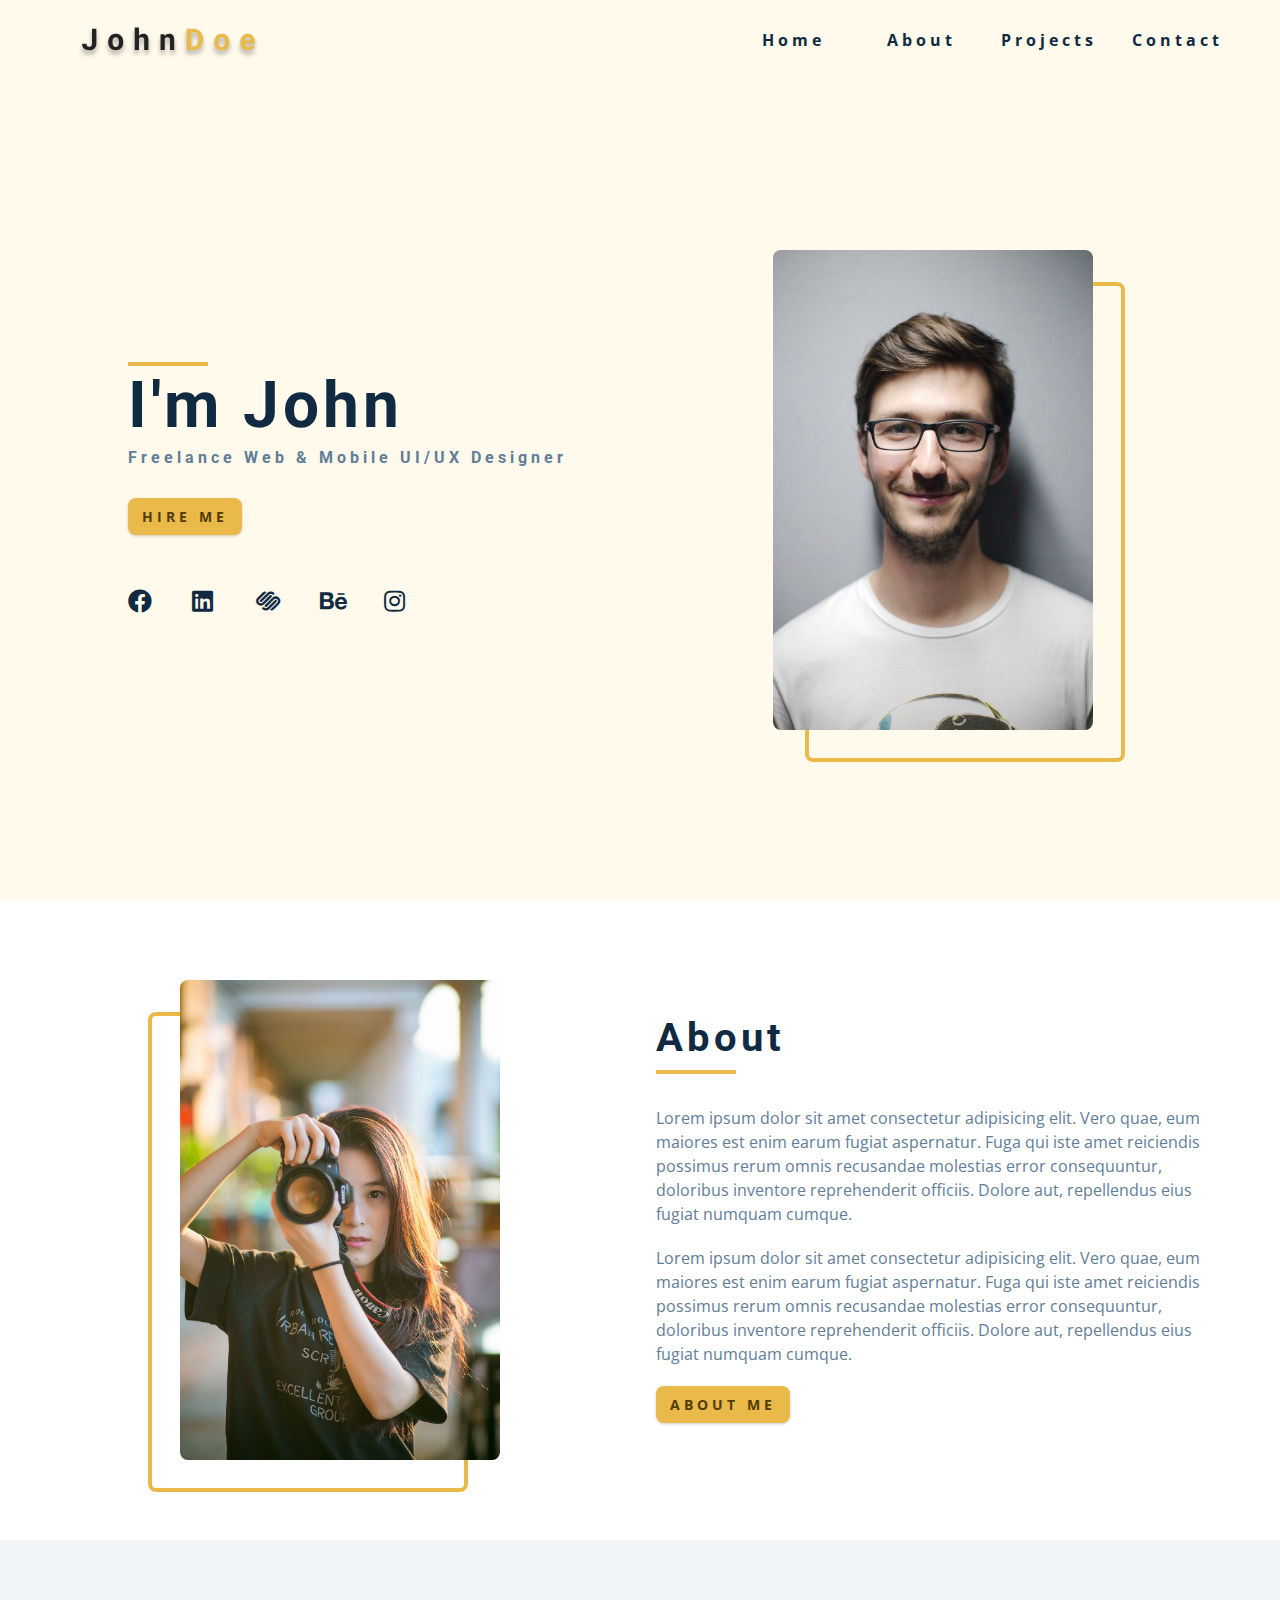
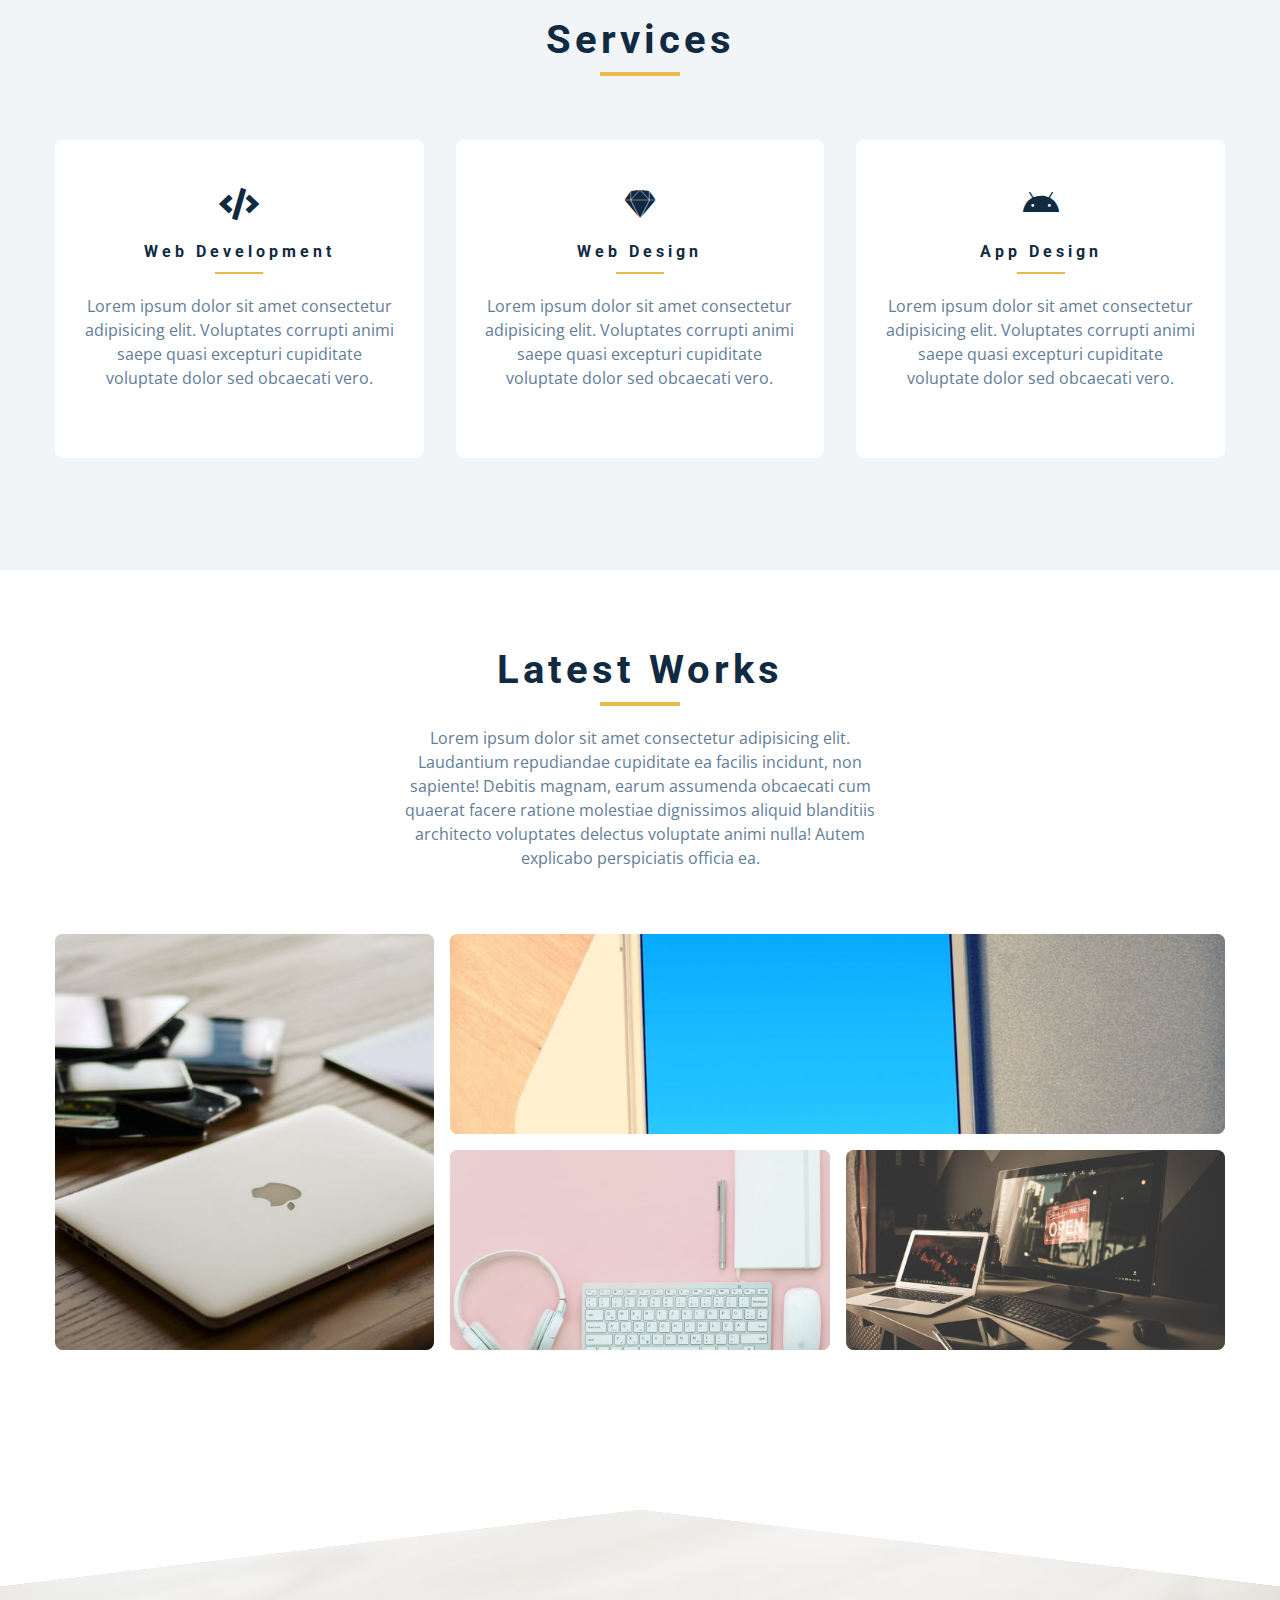
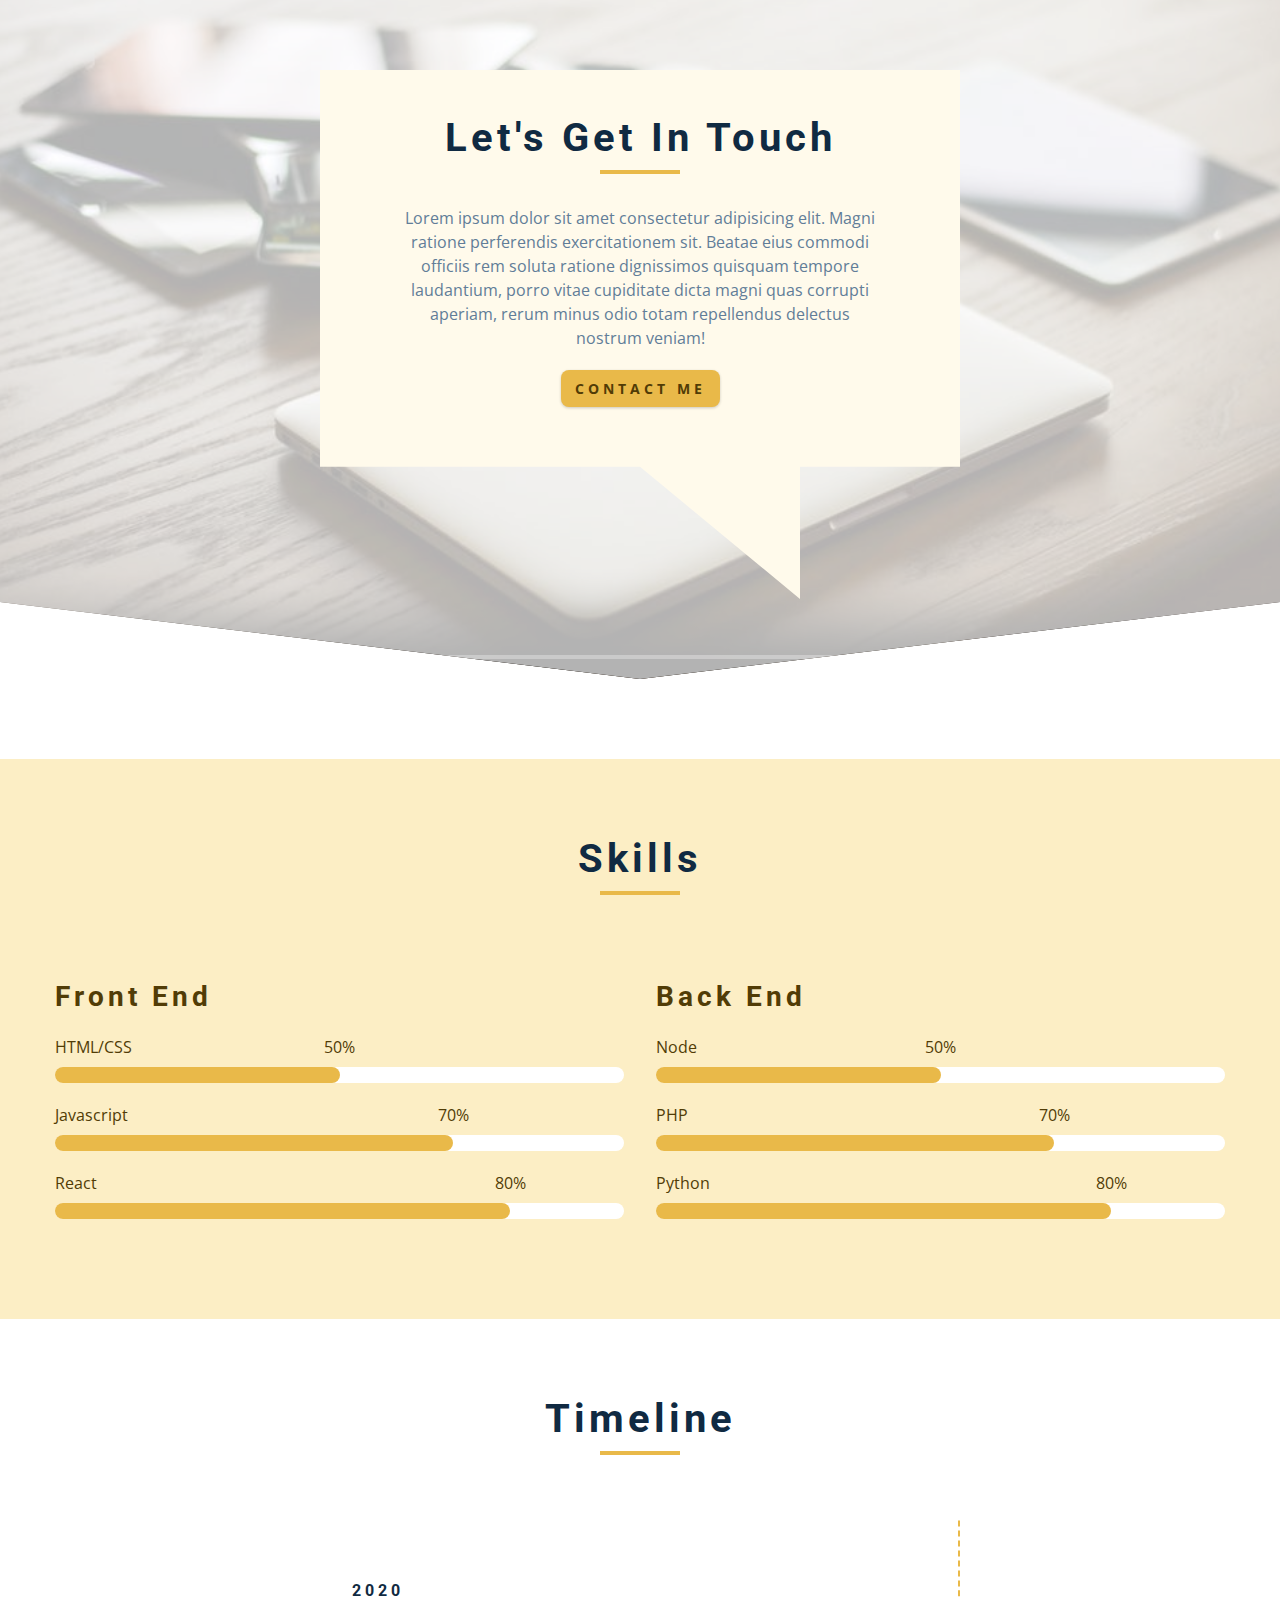
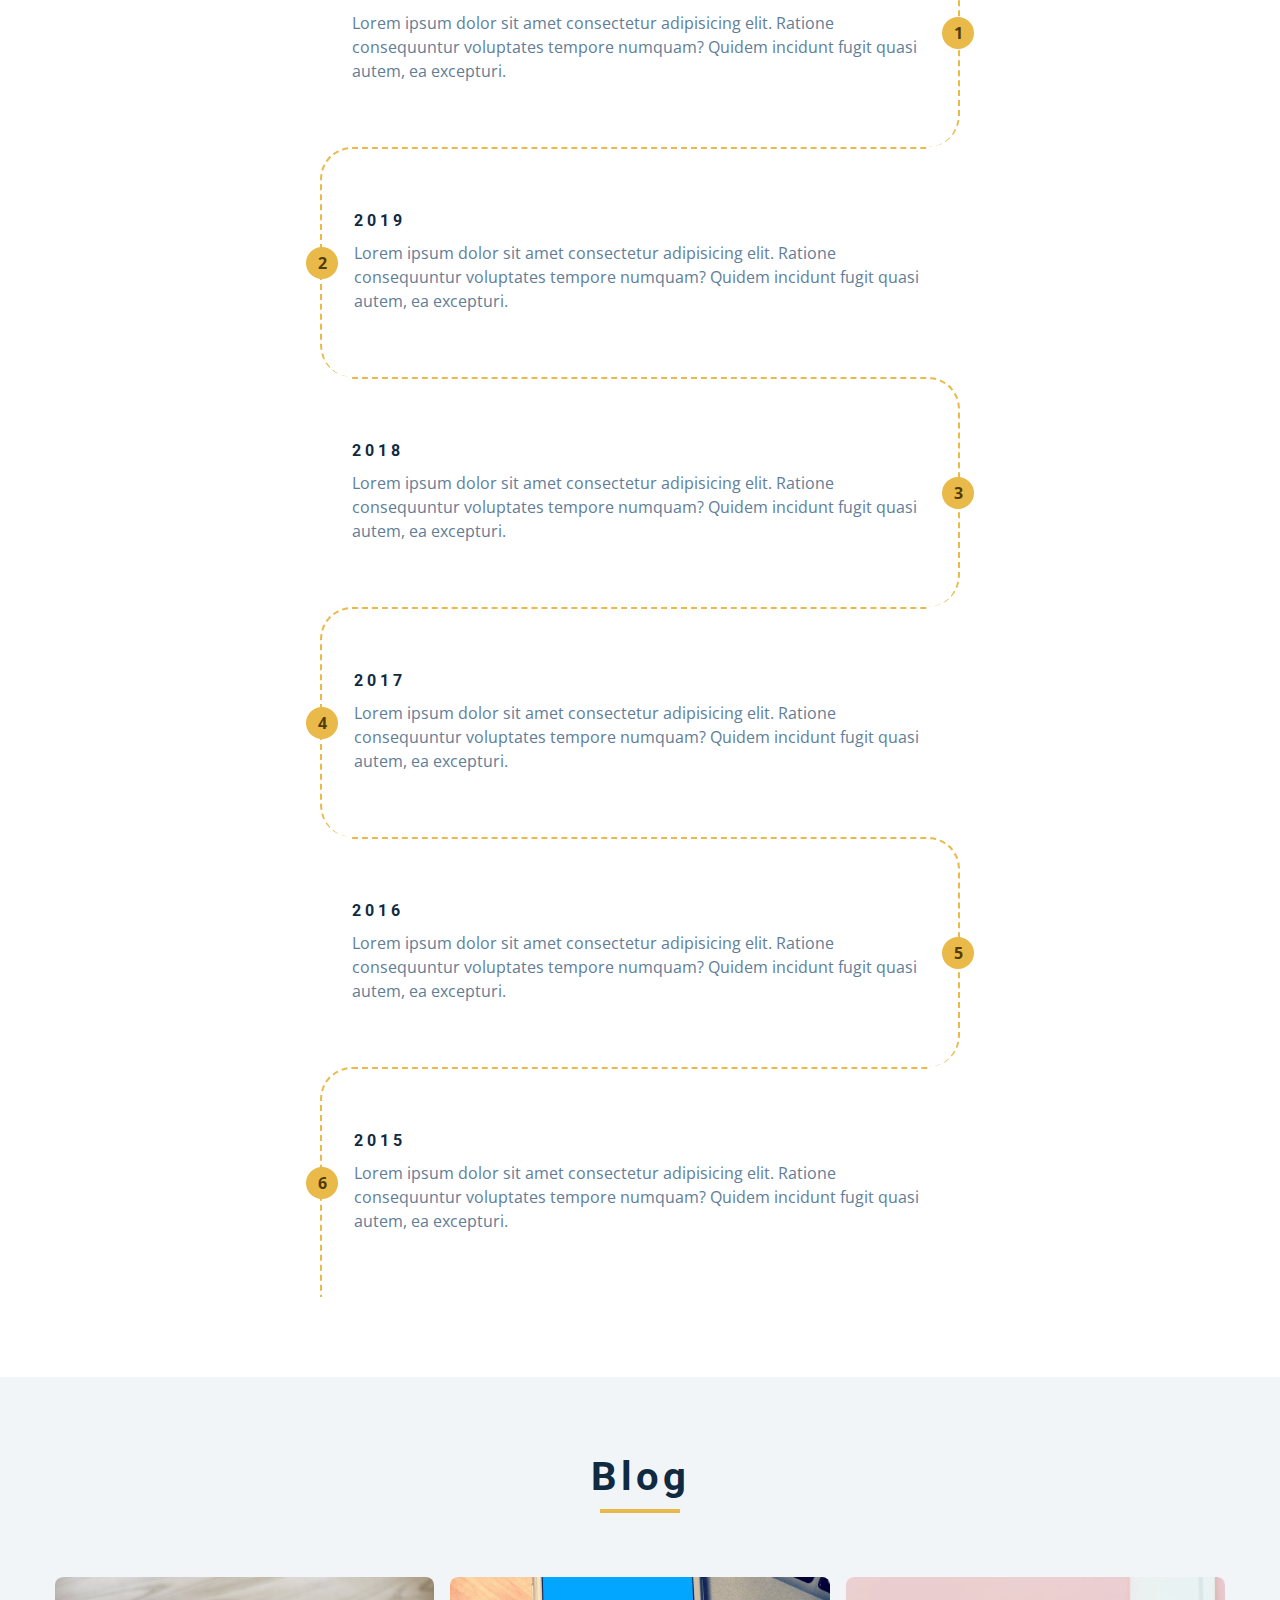
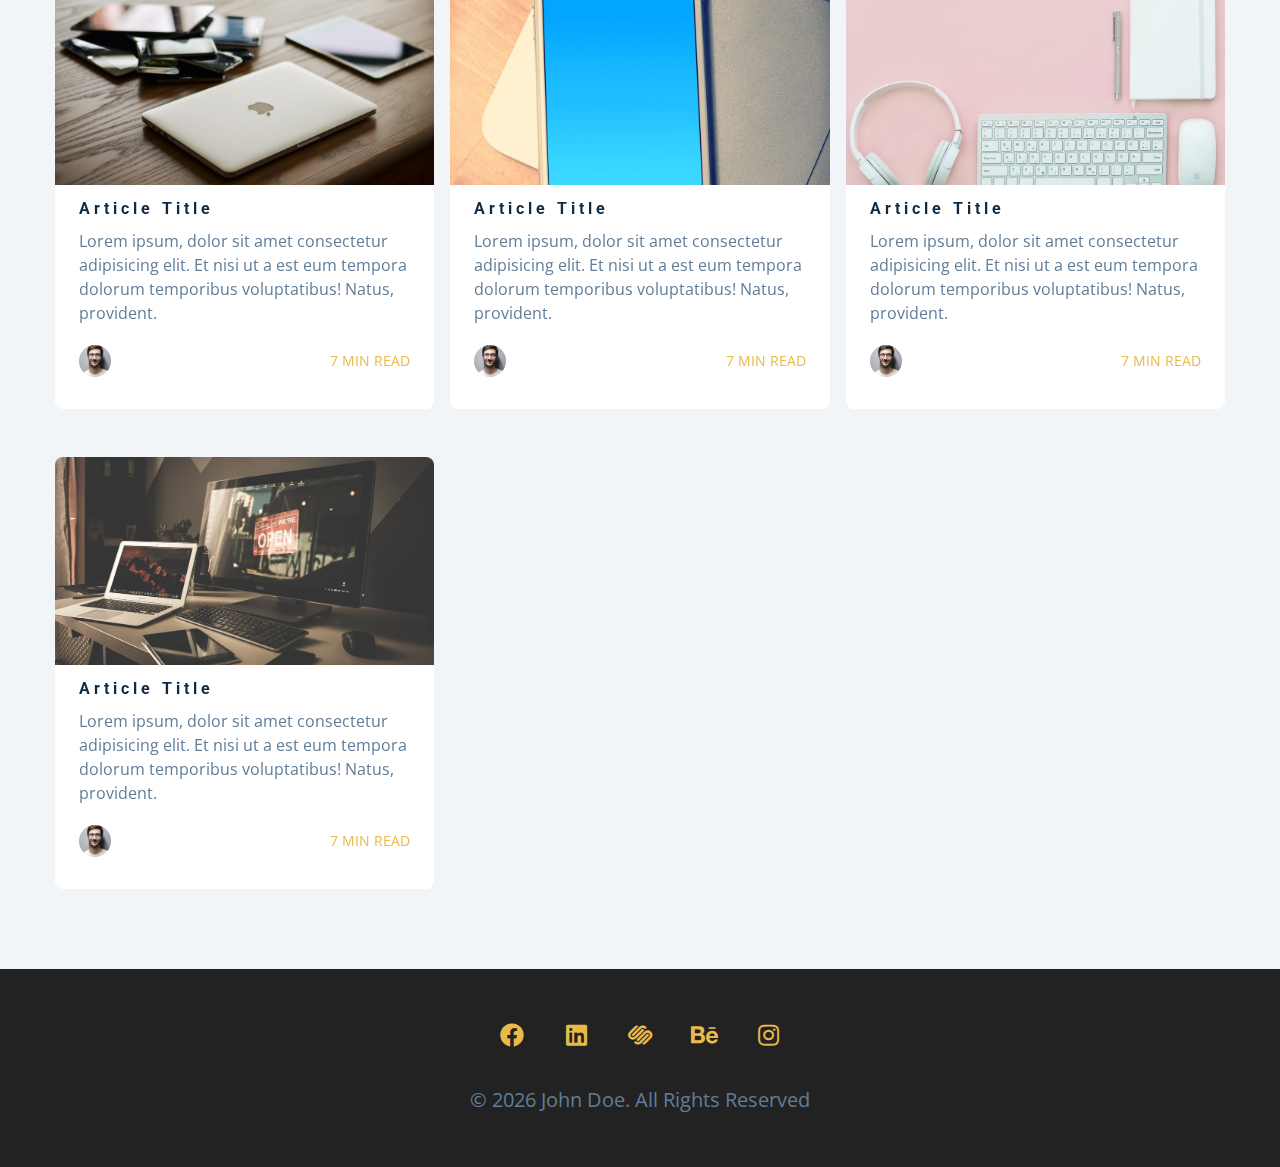
==== index.html @ a0de9f4c "update" ====
<!DOCTYPE html>
<html lang="en">
  <head>
    <meta charset="UTF-8" />
    <meta name="viewport" content="width=device-width, initial-scale=1.0" />
    <title>John Doe || Home</title>
    <!-- font-awesome -->
    <link
      rel="stylesheet"
      href="./fontawesome-free-5.12.1-web/css/all.min.css"
    />
    <!-- css -->
    <link rel="stylesheet" href="./css/styles.css" />
  </head>
  <body>
    <!-- navbar -->
    <nav class="nav" id="nav">
      <div class="nav-center">
        <!-- nav header -->
        <div class="nav-header">
          <img src="./images/logo.svg" class="nav-logo" alt="nav logo" />
          <button class="nav-btn" id="nav-btn">
            <i class="fas fa-bars"></i>
          </button>
        </div>
        <!-- nav-links -->
        <ul class="nav-links">
          <li>
            <a href="index.html">home</a>
          </li>
          <li>
            <a href="about.html">about</a>
          </li>
          <li>
            <a href="projects.html">projects</a>
          </li>
          <li>
            <a href="contact.html">contact</a>
          </li>
        </ul>
      </div>
    </nav>
    <!-- end of navbar -->
    <!-- sidebar -->
    <aside class="sidebar" id="sidebar">
      <div>
        <button class="close-btn" id="close-btn">
          <i class="fas fa-times"></i>
        </button>
        <!-- nav-links -->
        <ul class="sidebar-links">
          <li>
            <a href="index.html">home</a>
          </li>
          <li>
            <a href="about.html">about</a>
          </li>
          <li>
            <a href="projects.html">projects</a>
          </li>
          <li>
            <a href="contact.html">contact</a>
          </li>
        </ul>
        <!-- social icons -->
        <ul class="social-icons">
          <li>
            <a href="https://www.twitter.com" class="social-icon">
              <i class="fab fa-facebook"></i>
            </a>
          </li>
          <li>
            <a href="https://www.twitter.com" class="social-icon">
              <i class="fab fa-linkedin"></i>
            </a>
          </li>
          <li>
            <a href="https://www.twitter.com" class="social-icon">
              <i class="fab fa-squarespace"></i>
            </a>
          </li>
          <li>
            <a href="https://www.twitter.com" class="social-icon">
              <i class="fab fa-behance"></i>
            </a>
          </li>
          <li>
            <a href="https://www.twitter.com" class="social-icon">
              <i class="fab fa-instagram"></i>
            </a>
          </li>
        </ul>
      </div>
    </aside>
    <!-- end of sidebar -->
    <!-- header -->
    <header class="hero">
      <div class="section-center hero-center">
        <article class="hero-info">
          <div class="underline"></div>
          <h1>i'm john</h1>
          <h4>freelance web & mobile UI/UX Designer</h4>
          <a href="contact.html" class="btn hero-btn">hire me</a>
          <!-- social icons -->
          <ul class="social-icons hero-icons">
            <li>
              <a href="https://www.twitter.com" class="social-icon">
                <i class="fab fa-facebook"></i>
              </a>
            </li>
            <li>
              <a href="https://www.twitter.com" class="social-icon">
                <i class="fab fa-linkedin"></i>
              </a>
            </li>
            <li>
              <a href="https://www.twitter.com" class="social-icon">
                <i class="fab fa-squarespace"></i>
              </a>
            </li>
            <li>
              <a href="https://www.twitter.com" class="social-icon">
                <i class="fab fa-behance"></i>
              </a>
            </li>
            <li>
              <a href="https://www.twitter.com" class="social-icon">
                <i class="fab fa-instagram"></i>
              </a>
            </li>
          </ul>
        </article>
        <article class="hero-img">
          <img src="./images/hero-img.jpeg" class="hero-photo" alt="john doe" />
        </article>
      </div>
    </header>
    <!-- end of header -->
    <!-- about -->
    <section class="section about">
      <div class="section-center about-center">
        <!-- about img -->
        <article class="about-img">
          <img
            src="./images/about-img.jpeg"
            class="hero-photo"
            alt="about img"
          />
        </article>
        <!-- about info -->
        <article class="about-info">
          <!-- section title -->
          <div class="section-title about-title">
            <h2>about</h2>
            <div class="underline"></div>
          </div>
          <!--end of section title -->
          <p>
            Lorem ipsum dolor sit amet consectetur adipisicing elit. Vero quae,
            eum maiores est enim earum fugiat aspernatur. Fuga qui iste amet
            reiciendis possimus rerum omnis recusandae molestias error
            consequuntur, doloribus inventore reprehenderit officiis. Dolore
            aut, repellendus eius fugiat numquam cumque.
          </p>
          <p>
            Lorem ipsum dolor sit amet consectetur adipisicing elit. Vero quae,
            eum maiores est enim earum fugiat aspernatur. Fuga qui iste amet
            reiciendis possimus rerum omnis recusandae molestias error
            consequuntur, doloribus inventore reprehenderit officiis. Dolore
            aut, repellendus eius fugiat numquam cumque.
          </p>
          <a href="about.html" class="btn">about me</a>
        </article>
      </div>
    </section>
    <!-- end of about -->
    <!-- services -->
    <section class="section bg-grey">
      <!-- section title -->
      <div class="section-title">
        <h2>services</h2>
        <div class="underline"></div>
      </div>
      <!--end of section title -->
      <div class="services-center section-center">
        <!-- single service -->
        <article class="service">
          <i class="fas fa-code service-icon"></i>
          <h4>web development</h4>
          <div class="underline"></div>
          <p>
            Lorem ipsum dolor sit amet consectetur adipisicing elit. Voluptates
            corrupti animi saepe quasi excepturi cupiditate voluptate dolor sed
            obcaecati vero.
          </p>
        </article>
        <!-- end of single service -->
        <!-- single service -->
        <article class="service">
          <i class="fab fa-sketch service-icon"></i>
          <h4>web design</h4>
          <div class="underline"></div>
          <p>
            Lorem ipsum dolor sit amet consectetur adipisicing elit. Voluptates
            corrupti animi saepe quasi excepturi cupiditate voluptate dolor sed
            obcaecati vero.
          </p>
        </article>
        <!-- end of single service -->
        <!-- single service -->
        <article class="service">
          <i class="fab fa-android service-icon"></i>
          <h4>app design</h4>
          <div class="underline"></div>
          <p>
            Lorem ipsum dolor sit amet consectetur adipisicing elit. Voluptates
            corrupti animi saepe quasi excepturi cupiditate voluptate dolor sed
            obcaecati vero.
          </p>
        </article>
        <!-- end of single service -->
      </div>
    </section>
    <!-- end of services -->
    <!-- projects -->
    <section class="section projects">
      <!-- section title -->
      <div class="section-title">
        <h2>latest works</h2>
        <div class="underline"></div>
        <p class="projects-text">
          Lorem ipsum dolor sit amet consectetur adipisicing elit. Laudantium
          repudiandae cupiditate ea facilis incidunt, non sapiente! Debitis
          magnam, earum assumenda obcaecati cum quaerat facere ratione molestiae
          dignissimos aliquid blanditiis architecto voluptates delectus
          voluptate animi nulla! Autem explicabo perspiciatis officia ea.
        </p>
      </div>
      <!--end of section title -->
      <div class="section-center projects-center">
        <!-- single project -->
        <a href="projects.html" class="project-1">
          <article class="project">
            <img
              src="./images/project-1.jpeg"
              alt="single project"
              class="project-img"
            />
            <div class="project-info">
              <h4>project title</h4>
              <p>client name</p>
            </div>
          </article>
        </a>
        <!-- end of single project -->
        <!-- single project -->
        <a href="projects.html" class="project-2">
          <article class="project">
            <img
              src="./images/project-2.jpeg"
              alt="single project"
              class="project-img"
            />
            <div class="project-info">
              <h4>project title</h4>
              <p>client name</p>
            </div>
          </article>
        </a>
        <!-- end of single project --><!-- single project -->
        <a href="projects.html" class="project-3">
          <article class="project">
            <img
              src="./images/project-3.jpeg"
              alt="single project"
              class="project-img"
            />
            <div class="project-info">
              <h4>project title</h4>
              <p>client name</p>
            </div>
          </article>
        </a>
        <!-- end of single project --><!-- single project -->
        <a href="projects.html" class="project-4">
          <article class="project">
            <img
              src="./images/project-4.jpeg"
              alt="single project"
              class="project-img"
            />
            <div class="project-info">
              <h4>project title</h4>
              <p>client name</p>
            </div>
          </article>
        </a>
        <!-- end of single project -->
      </div>
    </section>
    <!-- end of projects -->
    <!-- connect -->
    <section class="connect">
      <video
        controls
        autoplay
        muted
        loop
        class="video-container"
        poster="./images/project-1.jpeg"
      >
        <source src="./videos/connect.mp4" type="video/mp4" />
        Sorry, your browser does not support embedded videos
      </video>
      <div class="video-banner">
        <!-- section title -->
        <div class="section-title">
          <h2>let's get in touch</h2>
          <div class="underline"></div>
        </div>
        <!--end of section title -->
        <p class="video-text">
          Lorem ipsum dolor sit amet consectetur adipisicing elit. Magni ratione
          perferendis exercitationem sit. Beatae eius commodi officiis rem
          soluta ratione dignissimos quisquam tempore laudantium, porro vitae
          cupiditate dicta magni quas corrupti aperiam, rerum minus odio totam
          repellendus delectus nostrum veniam!
        </p>
        <a href="contact.html" class="btn">contact me</a>
      </div>
    </section>
    <!-- end of connect -->
    <!-- skills -->
    <section class="section skills">
      <!-- section title -->
      <div class="section-title">
        <h2>skills</h2>
        <div class="underline"></div>
      </div>
      <!--end of section title -->
      <div class="section-center skills-center">
        <article>
          <h3>front end</h3>
          <!-- single skill -->
          <div class="skill">
            <p>HTML/CSS</p>
            <div class="skill-container">
              <div class="skill-value"></div>
              <p class="skill-text">
                50%
              </p>
            </div>
          </div>
          <!--end of  single skill -->
          <!-- single skill -->
          <div class="skill">
            <p>Javascript</p>
            <div class="skill-container">
              <div class="skill-value value-70"></div>
              <p class="skill-text skill-text-70">
                70%
              </p>
            </div>
          </div>
          <!--end of  single skill -->
          <!-- single skill -->
          <div class="skill">
            <p>React</p>
            <div class="skill-container">
              <div class="skill-value value-80"></div>
              <p class="skill-text skill-text-80">
                80%
              </p>
            </div>
          </div>
          <!--end of  single skill -->
        </article>
        <article>
          <h3>back end</h3>
          <!-- single skill -->
          <div class="skill">
            <p>Node</p>
            <div class="skill-container">
              <div class="skill-value"></div>
              <p class="skill-text">
                50%
              </p>
            </div>
          </div>
          <!--end of  single skill -->
          <!-- single skill -->
          <div class="skill">
            <p>PHP</p>
            <div class="skill-container">
              <div class="skill-value value-70"></div>
              <p class="skill-text skill-text-70">
                70%
              </p>
            </div>
          </div>
          <!--end of  single skill -->
          <!-- single skill -->
          <div class="skill">
            <p>Python</p>
            <div class="skill-container">
              <div class="skill-value value-80"></div>
              <p class="skill-text skill-text-80">
                80%
              </p>
            </div>
          </div>
          <!--end of  single skill -->
        </article>
      </div>
    </section>
    <!-- end of skills -->
    <!-- timeline -->
    <section class="section timeline">
      <!-- section title -->
      <div class="section-title">
        <h2>timeline</h2>
        <div class="underline"></div>
      </div>
      <!--end of section title -->
      <div class="section-center timeline-center">
        <!-- single timeline item -->
        <article class="timeline-item">
          <h4>2020</h4>
          <p>
            Lorem ipsum dolor sit amet consectetur adipisicing elit. Ratione
            consequuntur voluptates tempore numquam? Quidem incidunt fugit quasi
            autem, ea excepturi.
          </p>
          <span class="number">
            1
          </span>
        </article>
        <!-- end of  single timeline item -->
        <!-- single timeline item -->
        <article class="timeline-item">
          <h4>2019</h4>
          <p>
            Lorem ipsum dolor sit amet consectetur adipisicing elit. Ratione
            consequuntur voluptates tempore numquam? Quidem incidunt fugit quasi
            autem, ea excepturi.
          </p>
          <span class="number">
            2
          </span>
        </article>
        <!-- end of  single timeline item -->
        <!-- single timeline item -->
        <article class="timeline-item">
          <h4>2018</h4>
          <p>
            Lorem ipsum dolor sit amet consectetur adipisicing elit. Ratione
            consequuntur voluptates tempore numquam? Quidem incidunt fugit quasi
            autem, ea excepturi.
          </p>
          <span class="number">
            3
          </span>
        </article>
        <!-- end of  single timeline item -->
        <!-- single timeline item -->
        <article class="timeline-item">
          <h4>2017</h4>
          <p>
            Lorem ipsum dolor sit amet consectetur adipisicing elit. Ratione
            consequuntur voluptates tempore numquam? Quidem incidunt fugit quasi
            autem, ea excepturi.
          </p>
          <span class="number">
            4
          </span>
        </article>
        <!-- end of  single timeline item -->
        <!-- single timeline item -->
        <article class="timeline-item">
          <h4>2016</h4>
          <p>
            Lorem ipsum dolor sit amet consectetur adipisicing elit. Ratione
            consequuntur voluptates tempore numquam? Quidem incidunt fugit quasi
            autem, ea excepturi.
          </p>
          <span class="number">
            5
          </span>
        </article>
        <!-- end of  single timeline item -->
        <!-- single timeline item -->
        <article class="timeline-item">
          <h4>2015</h4>
          <p>
            Lorem ipsum dolor sit amet consectetur adipisicing elit. Ratione
            consequuntur voluptates tempore numquam? Quidem incidunt fugit quasi
            autem, ea excepturi.
          </p>
          <span class="number">
            6
          </span>
        </article>
        <!-- end of  single timeline item -->
      </div>
    </section>
    <!--end of  timeline -->
    <!-- blog -->
    <section class="section blog">
      <!-- section title -->
      <div class="section-title">
        <h2>blog</h2>
        <div class="underline"></div>
      </div>
      <!--end of section title -->
      <div class="section-center blog-center">
        <!-- single article -->
        <div class="card">
          <!-- front of the card -->
          <div class="card-side card-front">
            <img src="./images/project-1.jpeg" alt="" />
            <div class="card-info">
              <h4>article title</h4>
              <p>
                Lorem ipsum, dolor sit amet consectetur adipisicing elit. Et
                nisi ut a est eum tempora dolorum temporibus voluptatibus!
                Natus, provident.
              </p>
              <div class="card-footer">
                <img src="./images/hero-img-small.jpeg" alt="author image" />
                <p>7 min read</p>
              </div>
            </div>
          </div>
          <!-- card back  -->
          <div class="card-side card-back">
            <button class="btn">read more</button>
          </div>
        </div>
        <!-- end of single article -->
        <!-- single article -->
        <div class="card">
          <!-- front of the card -->
          <div class="card-side card-front">
            <img src="./images/project-2.jpeg" alt="" />
            <div class="card-info">
              <h4>article title</h4>
              <p>
                Lorem ipsum, dolor sit amet consectetur adipisicing elit. Et
                nisi ut a est eum tempora dolorum temporibus voluptatibus!
                Natus, provident.
              </p>
              <div class="card-footer">
                <img src="./images/hero-img-small.jpeg" alt="author image" />
                <p>7 min read</p>
              </div>
            </div>
          </div>
          <!-- card back  -->
          <div class="card-side card-back">
            <button class="btn">read more</button>
          </div>
        </div>
        <!-- end of single article -->
        <!-- single article -->
        <div class="card">
          <!-- front of the card -->
          <div class="card-side card-front">
            <img src="./images/project-3.jpeg" alt="" />
            <div class="card-info">
              <h4>article title</h4>
              <p>
                Lorem ipsum, dolor sit amet consectetur adipisicing elit. Et
                nisi ut a est eum tempora dolorum temporibus voluptatibus!
                Natus, provident.
              </p>
              <div class="card-footer">
                <img src="./images/hero-img-small.jpeg" alt="author image" />
                <p>7 min read</p>
              </div>
            </div>
          </div>
          <!-- card back  -->
          <div class="card-side card-back">
            <button class="btn">read more</button>
          </div>
        </div>
        <!-- end of single article -->
        <!-- single article -->
        <div class="card">
          <!-- front of the card -->
          <div class="card-side card-front">
            <img src="./images/project-4.jpeg" alt="" />
            <div class="card-info">
              <h4>article title</h4>
              <p>
                Lorem ipsum, dolor sit amet consectetur adipisicing elit. Et
                nisi ut a est eum tempora dolorum temporibus voluptatibus!
                Natus, provident.
              </p>
              <div class="card-footer">
                <img src="./images/hero-img-small.jpeg" alt="author image" />
                <p>7 min read</p>
              </div>
            </div>
          </div>
          <!-- card back  -->
          <div class="card-side card-back">
            <button class="btn">read more</button>
          </div>
        </div>
        <!-- end of single article -->
      </div>
    </section>
    <!--end of  blog -->
    <!-- footer -->
    <footer class="footer">
      <!-- social icons -->
      <ul class="social-icons">
        <li>
          <a href="https://www.twitter.com" class="social-icon">
            <i class="fab fa-facebook"></i>
          </a>
        </li>
        <li>
          <a href="https://www.twitter.com" class="social-icon">
            <i class="fab fa-linkedin"></i>
          </a>
        </li>
        <li>
          <a href="https://www.twitter.com" class="social-icon">
            <i class="fab fa-squarespace"></i>
          </a>
        </li>
        <li>
          <a href="https://www.twitter.com" class="social-icon">
            <i class="fab fa-behance"></i>
          </a>
        </li>
        <li>
          <a href="https://www.twitter.com" class="social-icon">
            <i class="fab fa-instagram"></i>
          </a>
        </li>
      </ul>

      <p>&copy; <span id="date"></span> john doe. all rights reserved</p>
    </footer>
    <script src="./js/app.js"></script>
  </body>
</html>
---- css/styles.css ----
/*
=============== 
Fonts
===============
*/
@import url("https://fonts.googleapis.com/css?family=Open+Sans|Roboto:400,700&display=swap");

/*
=============== 
Variables
===============
*/

:root {
  /* dark shades of primary color*/
  --clr-primary-1: hsl(43, 86%, 17%);
  --clr-primary-2: hsl(43, 77%, 27%);
  --clr-primary-3: hsl(43, 72%, 37%);
  --clr-primary-4: hsl(42, 63%, 48%);
  /* primary/main color */
  --clr-primary-5: hsl(42, 78%, 60%);
  /* lighter shades of primary color */
  --clr-primary-6: hsl(43, 89%, 70%);
  --clr-primary-7: hsl(43, 90%, 76%);
  --clr-primary-8: hsl(45, 86%, 81%);
  --clr-primary-9: hsl(45, 90%, 88%);
  --clr-primary-10: hsl(45, 100%, 96%);
  /* darkest grey - used for headings */
  --clr-grey-1: hsl(209, 61%, 16%);
  --clr-grey-2: hsl(211, 39%, 23%);
  --clr-grey-3: hsl(209, 34%, 30%);
  --clr-grey-4: hsl(209, 28%, 39%);
  /* grey used for paragraphs */
  --clr-grey-5: hsl(210, 22%, 49%);
  --clr-grey-6: hsl(209, 23%, 60%);
  --clr-grey-7: hsl(211, 27%, 70%);
  --clr-grey-8: hsl(210, 31%, 80%);
  --clr-grey-9: hsl(212, 33%, 89%);
  --clr-grey-10: hsl(210, 36%, 96%);
  --clr-white: #fff;
  --ff-primary: "Roboto", sans-serif;
  --ff-secondary: "Open Sans", sans-serif;
  --transition: all 0.3s linear;
  --spacing: 0.25rem;
  --radius: 0.5rem;
  --light-shadow: 0 5px 15px rgba(0, 0, 0, 0.1);
  --dark-shadow: 0 5px 15px rgba(0, 0, 0, 0.2);
  --max-width: 1170px;
}
/*
=============== 
Global Styles
===============
*/

*,
::after,
::before {
  margin: 0;
  padding: 0;
  box-sizing: border-box;
}
body {
  font-family: var(--ff-secondary);
  background: var(--clr-white);
  color: var(--clr-grey-1);
  line-height: 1.5;
  font-size: 0.875rem;
}
ul {
  list-style-type: none;
}
a {
  text-decoration: none;
}
img:not(.nav-logo) {
  width: 100%;
  display: block;
}

h1,
h2,
h3,
h4 {
  letter-spacing: var(--spacing);
  text-transform: capitalize;
  line-height: 1.25;
  margin-bottom: 0.75rem;
  font-family: var(--ff-primary);
}
h1 {
  font-size: 3rem;
}
h2 {
  font-size: 2rem;
}
h3 {
  font-size: 1.25rem;
}
h4 {
  font-size: 0.875rem;
}
p {
  margin-bottom: 1.25rem;
  color: var(--clr-grey-5);
}
@media screen and (min-width: 800px) {
  h1 {
    font-size: 4rem;
  }
  h2 {
    font-size: 2.5rem;
  }
  h3 {
    font-size: 1.75rem;
  }
  h4 {
    font-size: 1rem;
  }
  body {
    font-size: 1rem;
  }
  h1,
  h2,
  h3,
  h4 {
    line-height: 1;
  }
}
/*  global classes */

.btn {
  text-transform: uppercase;
  background: var(--clr-primary-5);
  color: var(--clr-primary-1);
  padding: 0.375rem 0.75rem;
  letter-spacing: var(--spacing);
  display: inline-block;
  font-weight: 700;
  -webkit-transition: var(--transition);
  transition: var(--transition);
  font-size: 0.875rem;
  border: 2px solid transparent;
  cursor: pointer;
  box-shadow: 0 1px 3px rgba(0, 0, 0, 0.2);
  border-radius: var(--radius);
}
.btn:hover {
  color: var(--clr-primary-1);
  background: var(--clr-primary-7);
}
/* section */
.section {
  padding: 5rem 0;
}

.section-center {
  width: 90vw;
  margin: 0 auto;
  max-width: 1170px;
}
@media screen and (min-width: 992px) {
  .section-center {
    width: 95vw;
  }
}
/* added during recording */
.underline {
  width: 5rem;
  height: 0.25rem;
  margin-bottom: 1.25rem;
  background: var(--clr-primary-5);
  margin-left: auto;
  margin-right: auto;
}
.section-title {
  margin-bottom: 4rem;
  text-align: center;
}
.bg-grey {
  background: var(--clr-grey-10);
}
/*
=============== 
Navbar
===============
*/
.nav-links {
  display: none;
}
.nav {
  height: 5rem;
  padding: 1rem;
  display: grid;
  -webkit-box-align: center;
  align-items: center;
  -webkit-transition: var(--transition);
  transition: var(--transition);
}
.nav-center {
  width: 100%;
  max-width: 1170px;
  margin: 0 auto;
}
.nav-header {
  display: grid;
  grid-template-columns: auto 1fr;
  -webkit-box-align: center;
  align-items: center;
}
.nav-btn {
  background: transparent;
  border-color: transparent;
  color: var(--clr-primary-5);
  font-size: 2rem;
  cursor: pointer;
  justify-self: end;
}
@media screen and (min-width: 768px) {
  .nav {
    background: var(--clr-primary-10);
  }
  .nav-btn {
    display: none;
  }
  .nav-links {
    display: grid;
    grid-template-columns: repeat(4, 1fr);
    justify-items: center;
    -webkit-column-gap: 2rem;
    -moz-column-gap: 2rem;
    column-gap: 2rem;
    justify-self: end;
  }
  .nav-links a {
    text-transform: capitalize;
    color: var(--clr-grey-1);
    font-weight: bold;
    letter-spacing: var(--spacing);
    -webkit-transition: var(--transition);
    transition: var(--transition);
  }
  .nav-links a:hover {
    color: var(--clr-primary-5);
  }
  .nav-center {
    display: grid;
    grid-template-columns: auto 1fr;
    -webkit-box-align: center;
    align-items: center;
  }
}
/* fixed navbar */
.navbar-fixed {
  position: fixed;
  top: 0;
  left: 0;
  width: 100%;
  background: var(--clr-white);
  z-index: 2;
  box-shadow: var(--light-shadow);
}
/*
=============== 
Sidebar
===============
*/
.sidebar {
  position: fixed;
  top: 0;
  left: 0;
  width: 100%;
  height: 100%;
  background: var(--clr-grey-10);
  z-index: 4;
  display: grid;
  /* align-items: center;
  justify-content: center; */
  place-items: center;
  -webkit-transition: var(--transition);
  transition: var(--transition);
  /* add later */
  -webkit-transform: translateX(-100%);
  transform: translateX(-100%);
}
/* toggle sidebar */
.show-sidebar {
  -webkit-transform: translateX(0);
  transform: translateX(0);
}
.sidebar-links {
  text-align: center;
}
.sidebar-links a {
  font-size: 2rem;
  text-transform: capitalize;
  -webkit-transition: var(--transition);
  transition: var(--transition);
  color: var(--clr-grey-5);
  letter-spacing: var(--spacing);
  display: inline-block;
  margin-bottom: 1.5rem;
}
.sidebar-links a:hover {
  color: var(--clr-primary-5);
}
.social-icons {
  display: grid;
  margin-top: 3rem;
  width: 20rem;
  grid-template-columns: repeat(5, 1fr);
  justify-items: center;
}
.social-icon {
  font-size: 1.5rem;
  color: var(--clr-grey-1);
  -webkit-transition: var(--transition);
  transition: var(--transition);
}
.social-icon:hover {
  color: var(--clr-primary-5);
}
.close-btn {
  position: absolute;
  top: 1rem;
  right: 1rem;
  font-size: 3rem;
  background: transparent;
  border: transparent;
  -webkit-transition: var(--transition);
  transition: var(--transition);
  color: #bb2525;
  cursor: pointer;
}
.close-btn:hover {
  color: #e66b6b;
}
/*
=============== 
Hero
===============
*/
/* underline added to globals */
.hero .underline {
  margin-bottom: 0.5rem;
  margin-left: 0;
}
.hero-img {
  display: none;
}
.hero {
  background: var(--clr-primary-10);
}
.hero-center {
  min-height: calc(100vh - 5rem);
  display: grid;
  place-items: center;
}
.hero-info h4 {
  color: var(--clr-grey-5);
}
.hero-icons {
  justify-items: start;
}
.hero-btn {
  margin-top: 1.25rem;
}
@media screen and (min-width: 992px) {
  .hero-img {
    display: block;
    position: relative;
  }
  .hero-center {
    grid-template-columns: 1fr 1fr;
  }

  .hero-img::before,
  .about-img::before {
    content: "";
    position: absolute;
    width: 100%;
    height: 100%;
    border: 0.25rem solid var(--clr-primary-5);
    top: 2rem;
    right: -2rem;
    border-radius: var(--radius);
  }
}
.hero-photo {
  max-width: 25rem;
  max-height: 30rem;
  -o-object-fit: cover;
  object-fit: cover;
  border-radius: var(--radius);
  position: relative;
}
/*
=============== 
About
===============
*/
/* section title added to globals */
.about-title {
  text-align: left;
  margin-bottom: 2rem;
}
.about-title .underline {
  margin-left: 0;
}
.about-center {
  display: grid;
  gap: 3rem 2rem;
}
.about-img {
  justify-self: center;
}
@media screen and (min-width: 992px) {
  .about-center {
    grid-template-columns: 1fr 1fr;
  }
  .about-img {
    position: relative;
  }
  .about-img::before {
    left: -2rem;
  }
  .about-info {
    align-self: center;
  }
}
/*
=============== 
Services
===============
*/
/* bg-grey in globals */
.service {
  background: var(--clr-white);
  padding: 3rem 1.5rem;
  margin-bottom: 2rem;
  border-radius: var(--radius);
  text-align: center;
  -webkit-transition: var(--transition);
  transition: var(--transition);
}
.service-icon {
  font-size: 2rem;
  margin-bottom: 1.5rem;
}
.service .underline {
  width: 3rem;
  height: 0.12rem;
  -webkit-transition: var(--transition);
  transition: var(--transition);
}
.service p {
  -webkit-transition: var(--transition);
  transition: var(--transition);
}
.service:hover {
  background: var(--clr-primary-5);
  color: var(--clr-white);
}
.service:hover p {
  color: var(--clr-white);
}
.service:hover .underline {
  background: var(--clr-white);
}
@media screen and (min-width: 676px) {
  .services-center {
    display: grid;
    grid-template-columns: 1fr 1fr;
    -webkit-column-gap: 2rem;
    -moz-column-gap: 2rem;
    column-gap: 2rem;
  }
}
@media screen and (min-width: 992px) {
  .services-center {
    grid-template-columns: 1fr 1fr 1fr;
  }
}
/* talk about small screen 
without grid different setup */
/*
=============== 
Projects
===============
*/
.projects-text {
  width: 85vw;
  max-width: 30rem;
  margin: 0 auto;
}
.project {
  position: relative;
  background: var(--clr-primary-5);
  border-radius: var(--radius);
  margin-bottom: 2rem;
}
.project-info {
  text-align: center;
  color: var(--clr-white);
  position: absolute;
  top: 50%;
  left: 50%;
  -webkit-transform: translate(-50%, -50%);
  transform: translate(-50%, -50%);
  -webkit-transition: var(--transition);
  transition: var(--transition);
  opacity: 0;
}
.project-info p {
  text-transform: capitalize;
  color: var(--clr-white);
}
.project:hover .project-info {
  opacity: 1;
}
.project-img {
  -webkit-transition: var(--transition);
  transition: var(--transition);
  border-radius: var(--radius);
  height: 15rem;
  -o-object-fit: cover;
  object-fit: cover;
}
.project:hover .project-img {
  opacity: 0.1;
}
.project::after {
  content: "";
  position: absolute;
  top: 0;
  left: 0;
  width: 100%;
  height: 100%;
  border: 0.25rem solid var(--clr-white);
  border-radius: var(--radius);
  -webkit-transition: var(--transition);
  transition: var(--transition);
  opacity: 0;
}
.project:hover::after {
  opacity: 1;
  -webkit-transform: scale(0.8);
  transform: scale(0.8);
}
@media screen and (min-width: 676px) {
  .projects-center {
    display: grid;
    grid-template-columns: 1fr 1fr;
    -webkit-column-gap: 2rem;
    -moz-column-gap: 2rem;
    column-gap: 2rem;
  }
}
@media screen and (min-width: 992px) {
  .projects-center {
    grid-template-columns: repeat(3, 1fr);
  }
}
@media screen and (min-width: 1170px) {
  .projects-center {
    grid-template-rows: 200px 200px;
    gap: 1rem;
    grid-template-areas:
      "a b b"
      "a c d";
  }
  .project-img {
    height: 100%;
  }
  .project {
    height: 100%;
  }
  .project-1 {
    grid-area: a;
  }
  .project-2 {
    grid-area: b;
  }
  .project-3 {
    grid-area: c;
  }
  .project-4 {
    grid-area: d;
  }
}
/*
=============== 
Connect
===============
*/
.connect {
  min-height: 40vh;
  position: relative;
  padding: 10rem 0 5rem 0;
  margin: 5rem 0;
}
.video-container {
  position: absolute;
  top: 0;
  left: 0;
  width: 100%;
  height: 100%;
  -o-object-fit: cover;
  object-fit: cover;
  z-index: -2;
}
.connect::after {
  content: "";
  position: absolute;
  top: 0;
  left: 0;
  width: 100%;
  height: 100%;
  background: var(--clr-white);
  /* background: rgba(0, 0, 0, 0.6); */
  opacity: 0.7;
  z-index: -1;
}
.connect {
  display: grid;
  place-items: center;
}
.video-banner .section-title {
  margin-bottom: 2rem;
}
.video-text {
  max-width: 30rem;
}
.video-banner {
  background: var(--clr-primary-10);
  padding: 3rem 5rem 12rem 5rem;
  text-align: center;

  -webkit-clip-path: polygon(
    0% 0%,
    100% 0%,
    100% 75%,
    75% 75%,
    75% 100%,
    50% 75%,
    0% 75%
  );
  clip-path: polygon(
    0% 0%,
    100% 0%,
    100% 75%,
    75% 75%,
    75% 100%,
    50% 75%,
    0% 75%
  );
}
.connect {
  -webkit-clip-path: polygon(
    50% 0%,
    100% 10%,
    100% 90%,
    50% 100%,
    0 90%,
    0 10%
  );
  clip-path: polygon(50% 0%, 100% 10%, 100% 90%, 50% 100%, 0 90%, 0 10%);
}
/*
=============== 
Skills
===============
*/
@media screen and (min-width: 768px) {
  .skills-center {
    display: grid;
    grid-template-columns: 1fr 1fr;
    -webkit-column-gap: 2rem;
    -moz-column-gap: 2rem;
    column-gap: 2rem;
  }
}
.skills {
  background: var(--clr-primary-9);
}
.skills h3 {
  margin: 1.5rem 0;
  color: var(--clr-primary-1);
}
.skill {
  margin-bottom: 1.25rem;
}
.skill p {
  margin-bottom: 0.5rem;
  text-transform: capitalize;
  color: var(--clr-primary-1);
}
.skill-container {
  background: var(--clr-white);
  height: 1rem;
  width: 100%;
  border-radius: var(--radius);
  position: relative;
}
.skill-value {
  position: absolute;
  top: 0;
  left: 0;
  background: var(--clr-primary-5);
  height: 100%;
  width: 50%;
  border-radius: var(--radius);
}
.value-70 {
  width: 70%;
}
.value-80 {
  width: 80%;
}
.skill-text {
  position: absolute;
  top: -2rem;
  left: 50%;
  -webkit-transform: translateX(-50%);
  transform: translateX(-50%);
}
.skill-text-70 {
  left: 70%;
}
.skill-text-80 {
  left: 80%;
}
/*
=============== 
Timeline
===============
*/
.timeline-center {
  width: 80vw;
  max-width: 40rem;
}
.timeline-item {
  border-top: 2px dashed var(--clr-primary-5);
  margin: 0;
  padding: 4rem 2rem;
  position: relative;
}
.timeline p {
  margin-bottom: 0;
}
.timeline-item:nth-child(even) {
  border-left: 2px dashed var(--clr-primary-5);
  border-top-left-radius: 2rem;
  border-bottom-left-radius: 2rem;

  margin-right: 2rem;
  padding-right: 0;
}
.timeline-item:nth-child(odd) {
  border-right: 2px dashed var(--clr-primary-5);
  border-top-right-radius: 2rem;
  border-bottom-right-radius: 2rem;
  margin-left: 2rem;
  padding-left: 0;
}
.timeline-item:first-child {
  border-top: 0;
  border-top-right-radius: 0;
}
.timeline-item:last-child {
  border-bottom-left-radius: 0;
}
.number {
  position: absolute;
  top: 50%;
  -webkit-transform: translate(-50%, -50%);
  transform: translate(-50%, -50%);
  margin-bottom: 0;
  background: var(--clr-primary-5);
  width: 2rem;
  height: 2rem;
  border-radius: 50%;
  display: grid;
  place-items: center;
  color: var(--clr-primary-1);
  font-weight: bold;
}
.timeline-item:nth-child(even) .number {
  left: 0;
}
.timeline-item:nth-child(odd) .number {
  right: 0;
  -webkit-transform: translate(50%, -50%);
  transform: translate(50%, -50%);
}
/*
=============== 
Blog
===============
*/
.blog {
  background: var(--clr-grey-10);
}
.card {
  height: 27rem;
  position: relative;
  /* talk later */
  -webkit-perspective: 1500px;
  perspective: 1500px;
}
.card-side {
  -webkit-transition: all 2s linear;
  transition: all 2s linear;
  -webkit-backface-visibility: hidden;
  backface-visibility: hidden;
  position: absolute;
  top: 0;
  left: 0;
  width: 100%;
  height: 100%;
  border-radius: var(--radius);
  -webkit-transform: translate3d(0, 0, 0);
  visibility: visible;
}
.card-front {
  background: var(--clr-white);
}
.card-back {
  background: var(--clr-primary-10);
  -webkit-transform: rotateY(180deg);
  transform: rotateY(180deg);
  display: grid;
  place-items: center;
}
.card:hover .card-front {
  -webkit-transform: rotateY(-180deg);
  transform: rotateY(-180deg);
}
.card:hover .card-back {
  -webkit-transform: rotateY(0);
  transform: rotateY(0);
}
/* rest of the styles */
.card-info {
  padding: 1rem 1.5rem;
}
.card-front img {
  height: 13rem;
  -o-object-fit: cover;
  object-fit: cover;
  border-top-left-radius: var(--radius);
  border-top-right-radius: var(--radius);
}
.card-footer {
  display: grid;
  grid-template-columns: auto 1fr;
  -webkit-box-align: center;
  align-items: center;
}
.card-footer img {
  width: 2rem;
  height: 2rem;
  -o-object-fit: cover;
  object-fit: cover;
  border-radius: 50%;
}
.card-footer p {
  margin-bottom: 0;
  text-transform: uppercase;
  justify-self: end;
  color: var(--clr-primary-5);
  font-size: 0.85rem;
}
.blog-center {
  display: grid;
  grid-template-columns: repeat(auto-fill, minmax(330px, 1fr));
  gap: 3rem 1rem;
}
/*
=============== 
Footer
===============
*/
.footer {
  padding-bottom: 2rem;
  background: #222;
  display: grid;
  place-items: center;
}
.footer .social-icons {
  margin-bottom: 2rem;
}
.footer .social-icon {
  color: var(--clr-primary-5);
}
.footer .social-icon:hover {
  color: var(--clr-primary-10);
}
.footer p {
  font-size: 1.25rem;
  text-transform: capitalize;
}
/*
=============== 
Single Page
===============
*/
.single-page {
  background: var(--clr-primary-10);
  min-height: calc(100vh - 5rem - 198px);
}
.page-info {
  max-width: 700px;
}
.page-info a {
  text-transform: uppercase;
  color: var(--clr-primary-5);
  -webkit-transition: var(--transition);
  transition: var(--transition);
}
.page-info a:hover {
  color: var(--clr-primary-1);
}

/*
=============== 
Products Page
===============
*/
.projects-hero {
  height: 40vh;
  background: var(--clr-primary-10);
  display: grid;
  place-items: center;
}
.projects-hero .section-title {
  margin-bottom: 0;
}
.single-project {
  background: var(--clr-grey-10);
  border-radius: var(--radius);
}
.project-container img {
  border-top-left-radius: var(--radius);
  border-top-right-radius: var(--radius);
}
.project-container {
  position: relative;
}
.project-icon {
  position: absolute;
  font-size: 1.75rem;
  bottom: 0;
  left: 50%;
  -webkit-transform: translate(-50%, 50%);
  transform: translate(-50%, 50%);
  width: 4rem;
  height: 4rem;
  display: grid;
  place-items: center;
  background: var(--clr-primary-5);
  border-radius: 50%;
  color: var(--clr-primary-1);
  border: 0.375rem solid var(--clr-grey-10);
}
.project-details {
  padding: 2rem 1.5rem;
}
.project-footer {
  display: grid;
  grid-template-columns: 1fr 1fr;
  color: var(--clr-primary-5);
}
.project-footer a {
  color: var(--clr-primary-5);
  text-transform: capitalize;
  -webkit-transition: var(--transition);
  transition: var(--transition);
  justify-self: end;
}
.project-footer a:hover {
  color: var(--clr-primary-1);
}
.projects-page-center {
  display: grid;
  grid-template-columns: repeat(auto-fill, minmax(330px, 1fr));
  gap: 3rem 1rem;
}
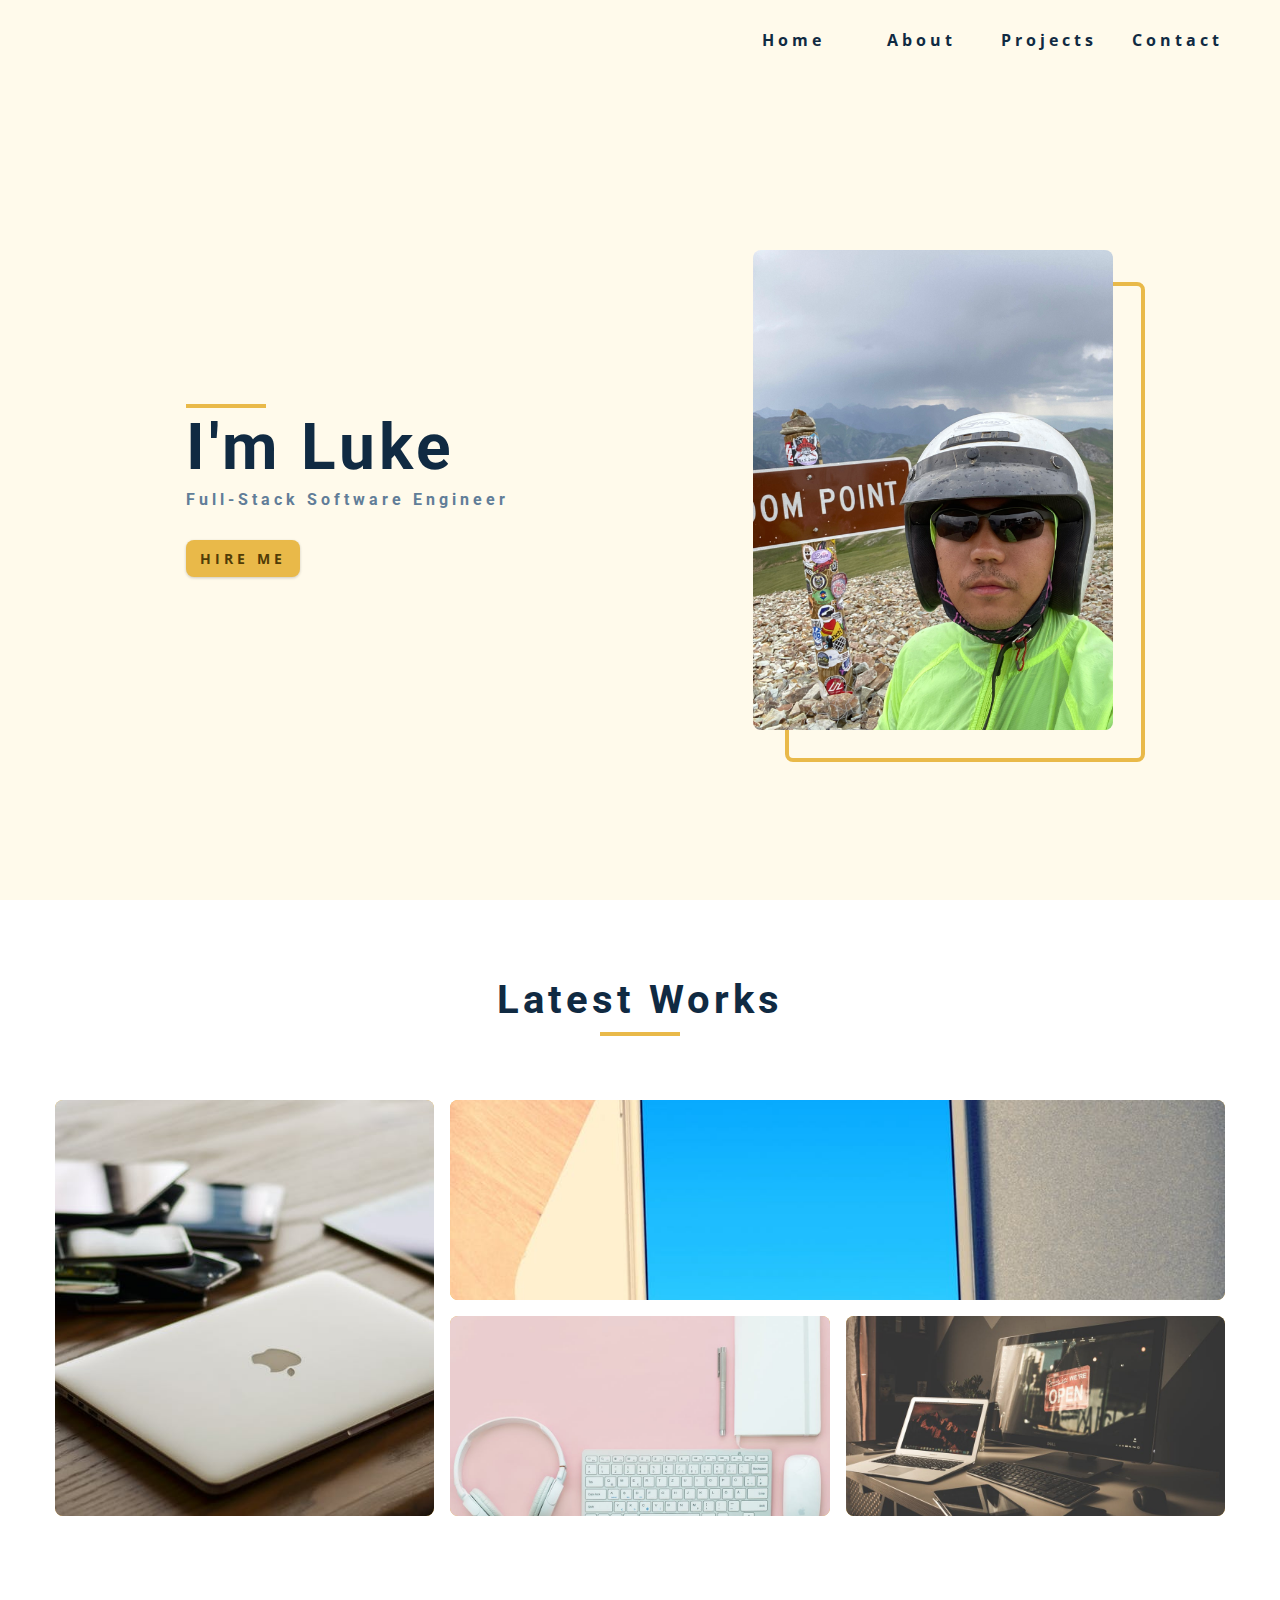
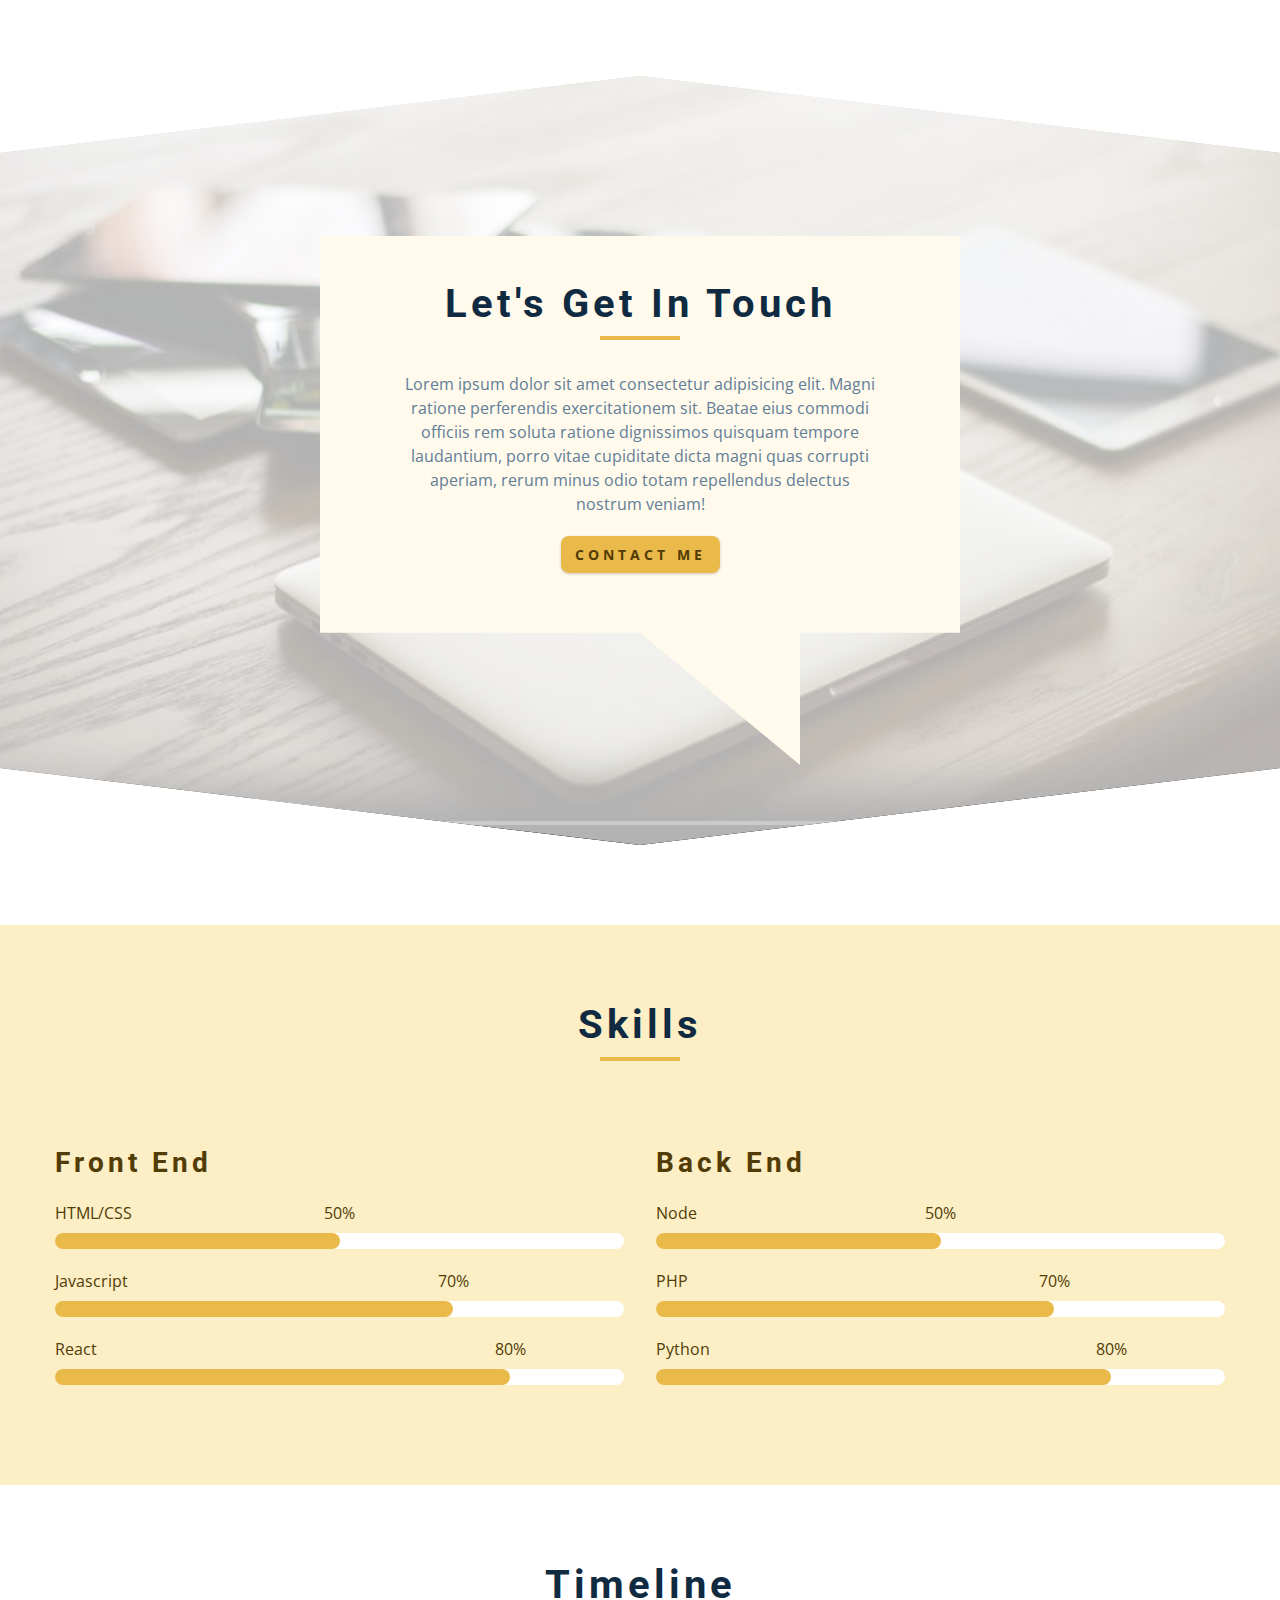
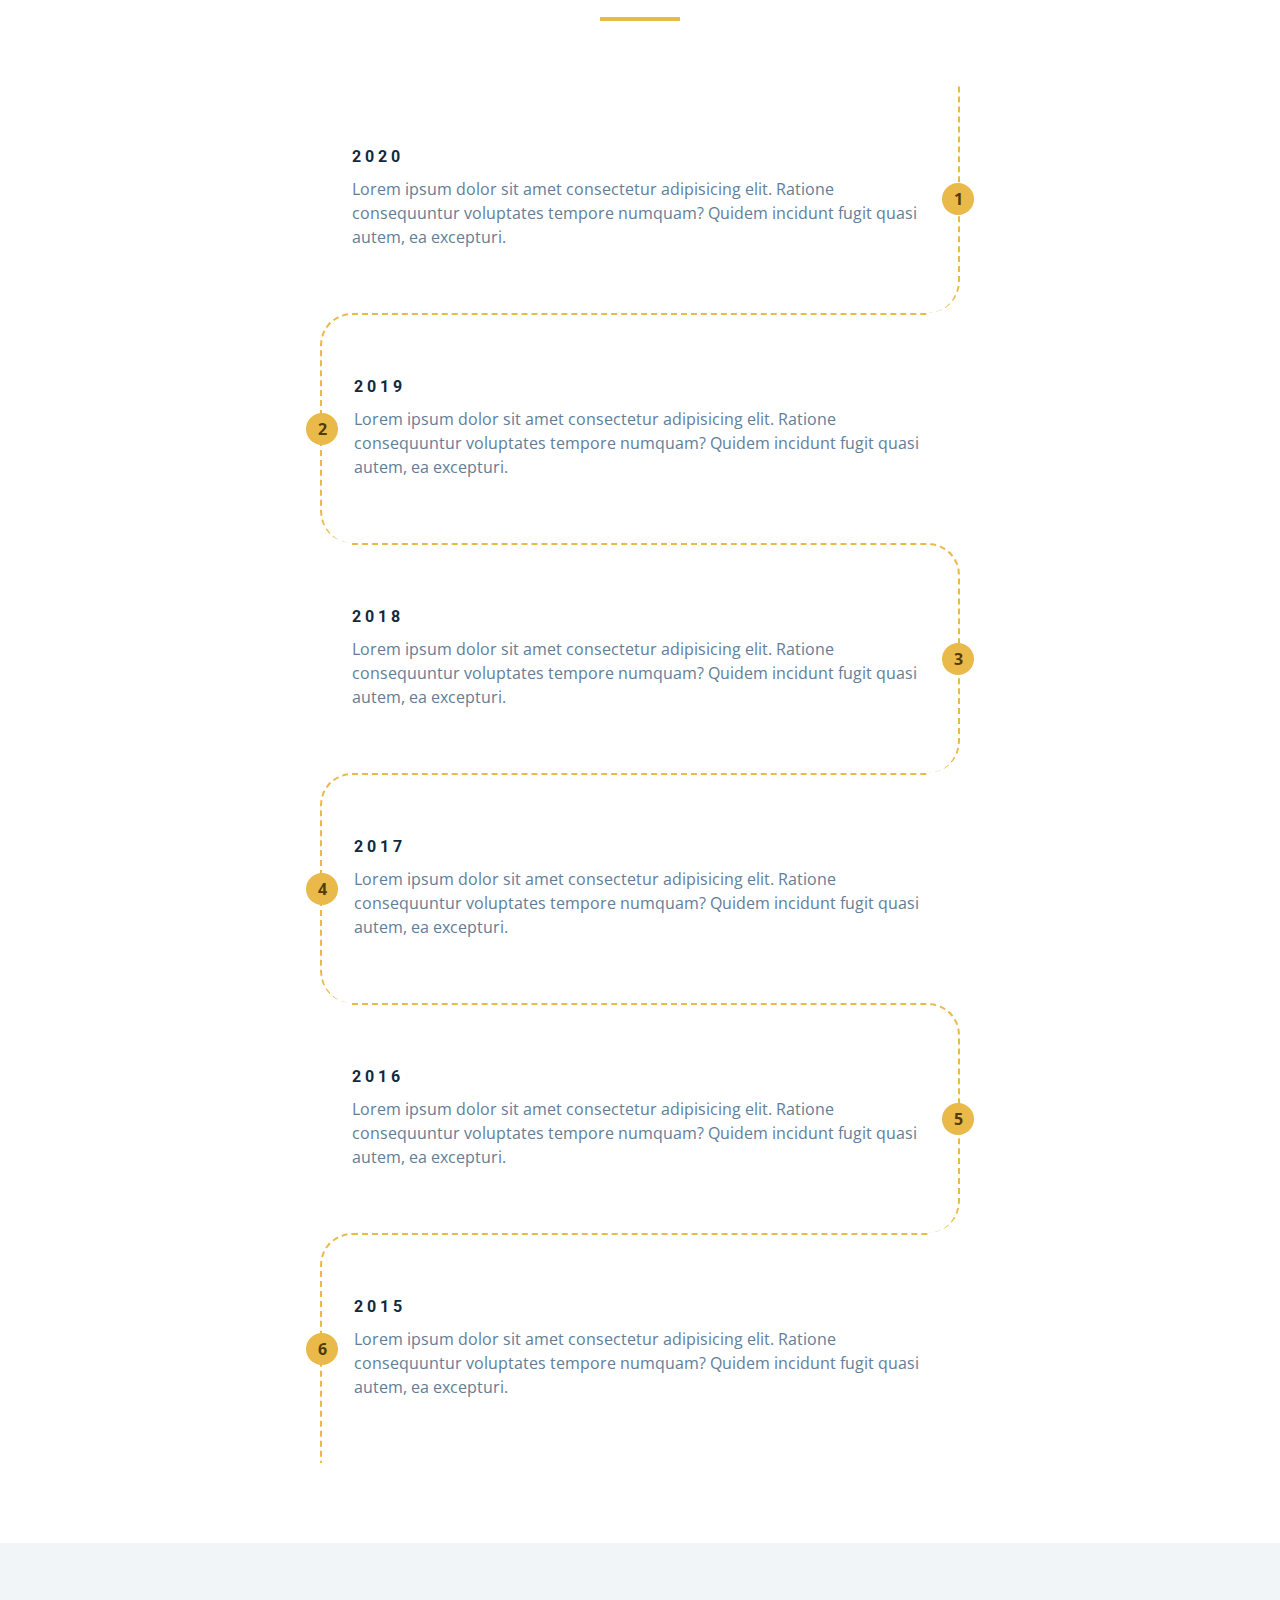
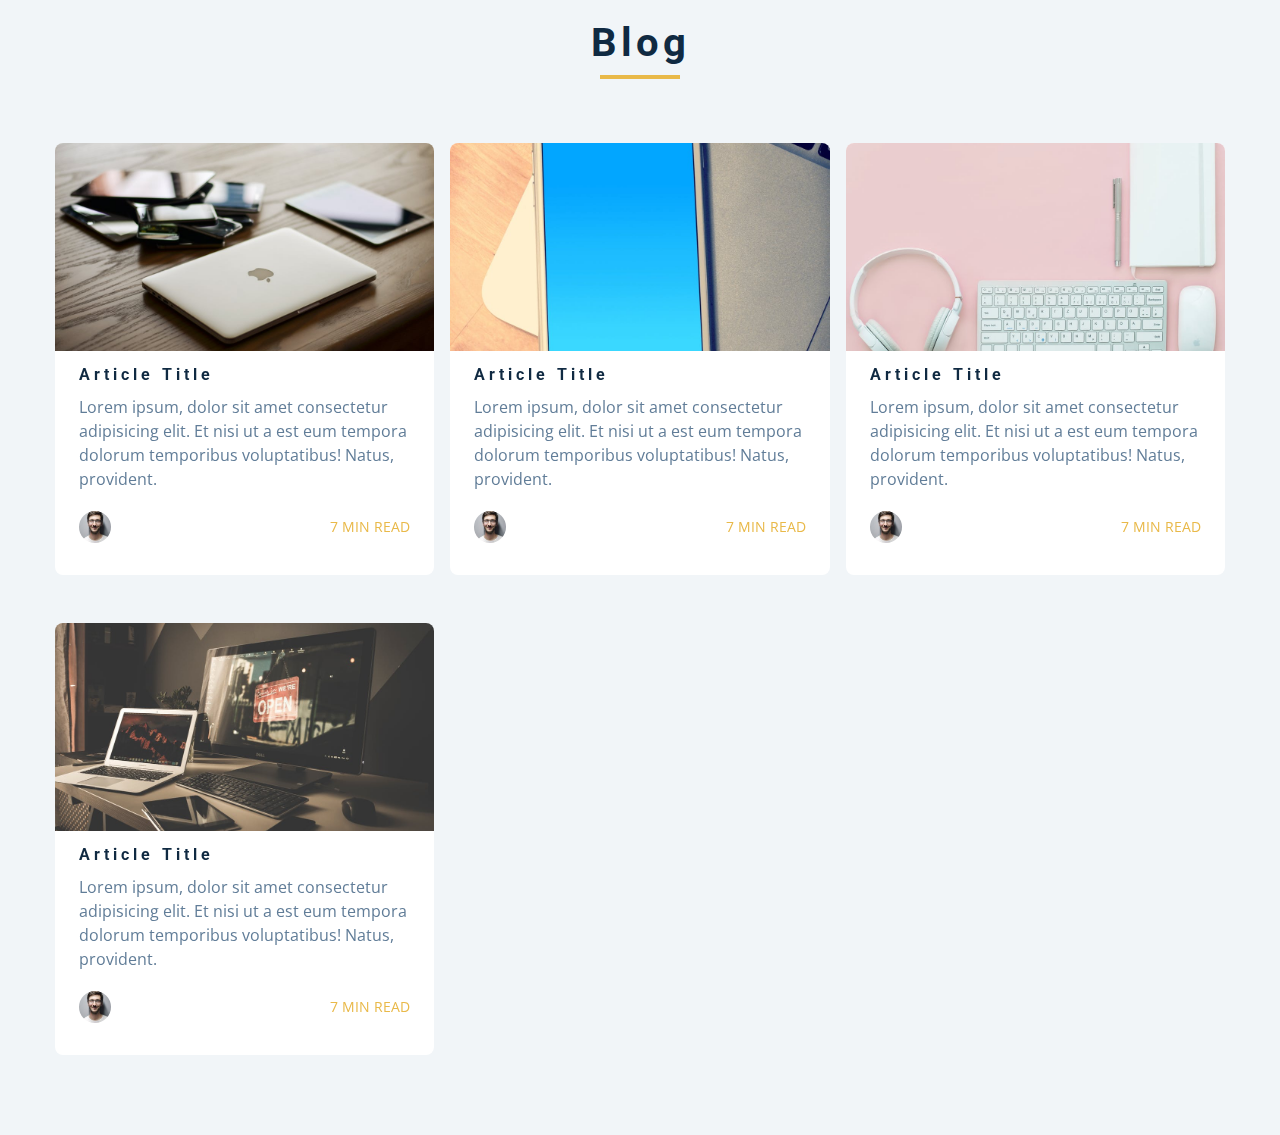
==== commit 7d19f84d: "update" ====
--- a/index.html
+++ b/index.html
@@ -18,7 +18,7 @@
       <div class="nav-center">
         <!-- nav header -->
         <div class="nav-header">
-          <img src="./images/logo.svg" class="nav-logo" alt="nav logo" />
+          <!-- <img src="./images/logo.svg" class="nav-logo" alt="nav logo" /> -->
           <button class="nav-btn" id="nav-btn">
             <i class="fas fa-bars"></i>
           </button>
@@ -63,7 +63,7 @@
           </li>
         </ul>
         <!-- social icons -->
-        <ul class="social-icons">
+        <!-- <ul class="social-icons">
           <li>
             <a href="https://www.twitter.com" class="social-icon">
               <i class="fab fa-facebook"></i>
@@ -89,7 +89,7 @@
               <i class="fab fa-instagram"></i>
             </a>
           </li>
-        </ul>
+        </ul> -->
       </div>
     </aside>
     <!-- end of sidebar -->
@@ -98,11 +98,11 @@
       <div class="section-center hero-center">
         <article class="hero-info">
           <div class="underline"></div>
-          <h1>i'm john</h1>
-          <h4>freelance web & mobile UI/UX Designer</h4>
+          <h1>I'm Luke</h1>
+          <h4>Full-stack software engineer</h4>
           <a href="contact.html" class="btn hero-btn">hire me</a>
           <!-- social icons -->
-          <ul class="social-icons hero-icons">
+          <!-- <ul class="social-icons hero-icons">
             <li>
               <a href="https://www.twitter.com" class="social-icon">
                 <i class="fab fa-facebook"></i>
@@ -128,100 +128,15 @@
                 <i class="fab fa-instagram"></i>
               </a>
             </li>
-          </ul>
+          </ul> -->
         </article>
         <article class="hero-img">
-          <img src="./images/hero-img.jpeg" class="hero-photo" alt="john doe" />
+          <img src="./images/IMG_5772.jpg" class="hero-photo" alt="Luke Zhong" />
         </article>
       </div>
     </header>
     <!-- end of header -->
-    <!-- about -->
-    <section class="section about">
-      <div class="section-center about-center">
-        <!-- about img -->
-        <article class="about-img">
-          <img
-            src="./images/about-img.jpeg"
-            class="hero-photo"
-            alt="about img"
-          />
-        </article>
-        <!-- about info -->
-        <article class="about-info">
-          <!-- section title -->
-          <div class="section-title about-title">
-            <h2>about</h2>
-            <div class="underline"></div>
-          </div>
-          <!--end of section title -->
-          <p>
-            Lorem ipsum dolor sit amet consectetur adipisicing elit. Vero quae,
-            eum maiores est enim earum fugiat aspernatur. Fuga qui iste amet
-            reiciendis possimus rerum omnis recusandae molestias error
-            consequuntur, doloribus inventore reprehenderit officiis. Dolore
-            aut, repellendus eius fugiat numquam cumque.
-          </p>
-          <p>
-            Lorem ipsum dolor sit amet consectetur adipisicing elit. Vero quae,
-            eum maiores est enim earum fugiat aspernatur. Fuga qui iste amet
-            reiciendis possimus rerum omnis recusandae molestias error
-            consequuntur, doloribus inventore reprehenderit officiis. Dolore
-            aut, repellendus eius fugiat numquam cumque.
-          </p>
-          <a href="about.html" class="btn">about me</a>
-        </article>
-      </div>
-    </section>
-    <!-- end of about -->
-    <!-- services -->
-    <section class="section bg-grey">
-      <!-- section title -->
-      <div class="section-title">
-        <h2>services</h2>
-        <div class="underline"></div>
-      </div>
-      <!--end of section title -->
-      <div class="services-center section-center">
-        <!-- single service -->
-        <article class="service">
-          <i class="fas fa-code service-icon"></i>
-          <h4>web development</h4>
-          <div class="underline"></div>
-          <p>
-            Lorem ipsum dolor sit amet consectetur adipisicing elit. Voluptates
-            corrupti animi saepe quasi excepturi cupiditate voluptate dolor sed
-            obcaecati vero.
-          </p>
-        </article>
-        <!-- end of single service -->
-        <!-- single service -->
-        <article class="service">
-          <i class="fab fa-sketch service-icon"></i>
-          <h4>web design</h4>
-          <div class="underline"></div>
-          <p>
-            Lorem ipsum dolor sit amet consectetur adipisicing elit. Voluptates
-            corrupti animi saepe quasi excepturi cupiditate voluptate dolor sed
-            obcaecati vero.
-          </p>
-        </article>
-        <!-- end of single service -->
-        <!-- single service -->
-        <article class="service">
-          <i class="fab fa-android service-icon"></i>
-          <h4>app design</h4>
-          <div class="underline"></div>
-          <p>
-            Lorem ipsum dolor sit amet consectetur adipisicing elit. Voluptates
-            corrupti animi saepe quasi excepturi cupiditate voluptate dolor sed
-            obcaecati vero.
-          </p>
-        </article>
-        <!-- end of single service -->
-      </div>
-    </section>
-    <!-- end of services -->
+   
     <!-- projects -->
     <section class="section projects">
       <!-- section title -->
@@ -229,11 +144,6 @@
         <h2>latest works</h2>
         <div class="underline"></div>
         <p class="projects-text">
-          Lorem ipsum dolor sit amet consectetur adipisicing elit. Laudantium
-          repudiandae cupiditate ea facilis incidunt, non sapiente! Debitis
-          magnam, earum assumenda obcaecati cum quaerat facere ratione molestiae
-          dignissimos aliquid blanditiis architecto voluptates delectus
-          voluptate animi nulla! Autem explicabo perspiciatis officia ea.
         </p>
       </div>
       <!--end of section title -->
@@ -612,39 +522,7 @@
       </div>
     </section>
     <!--end of  blog -->
-    <!-- footer -->
-    <footer class="footer">
-      <!-- social icons -->
-      <ul class="social-icons">
-        <li>
-          <a href="https://www.twitter.com" class="social-icon">
-            <i class="fab fa-facebook"></i>
-          </a>
-        </li>
-        <li>
-          <a href="https://www.twitter.com" class="social-icon">
-            <i class="fab fa-linkedin"></i>
-          </a>
-        </li>
-        <li>
-          <a href="https://www.twitter.com" class="social-icon">
-            <i class="fab fa-squarespace"></i>
-          </a>
-        </li>
-        <li>
-          <a href="https://www.twitter.com" class="social-icon">
-            <i class="fab fa-behance"></i>
-          </a>
-        </li>
-        <li>
-          <a href="https://www.twitter.com" class="social-icon">
-            <i class="fab fa-instagram"></i>
-          </a>
-        </li>
-      </ul>
 
-      <p>&copy; <span id="date"></span> john doe. all rights reserved</p>
-    </footer>
     <script src="./js/app.js"></script>
   </body>
 </html>
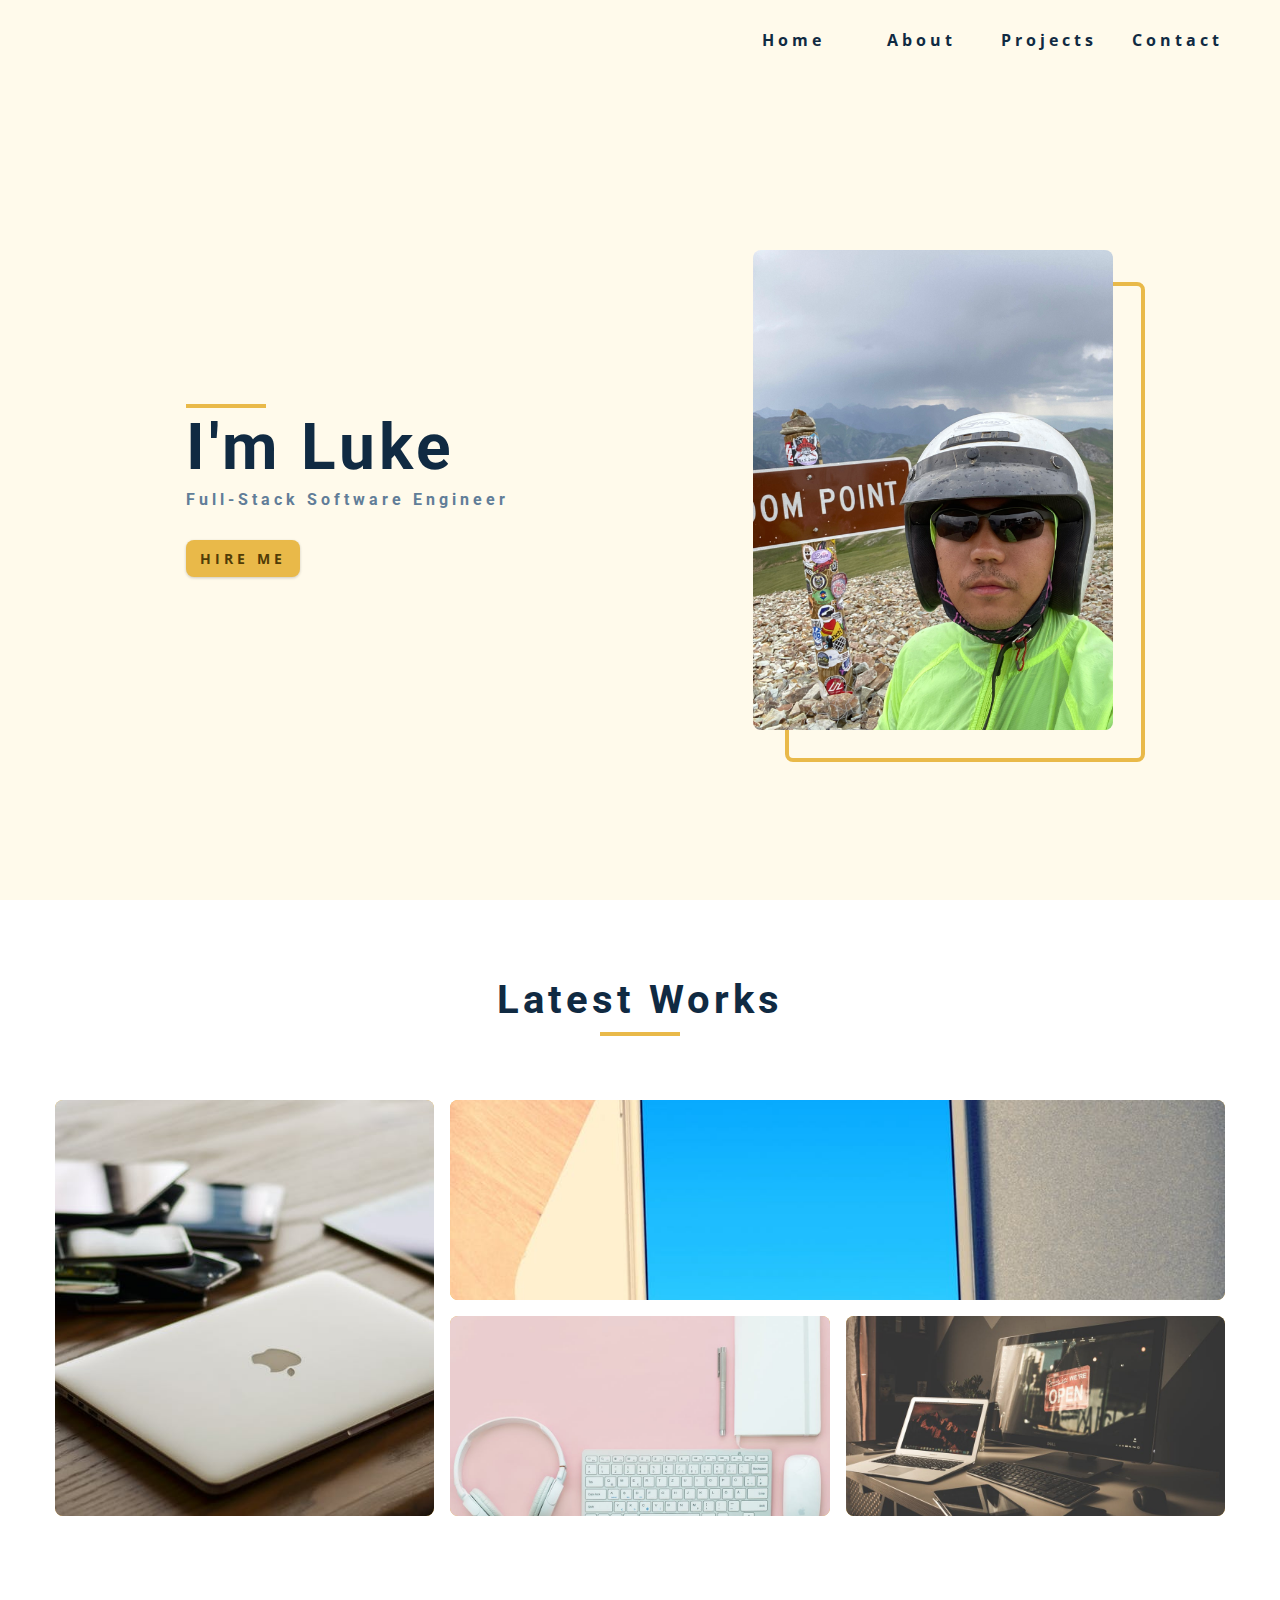
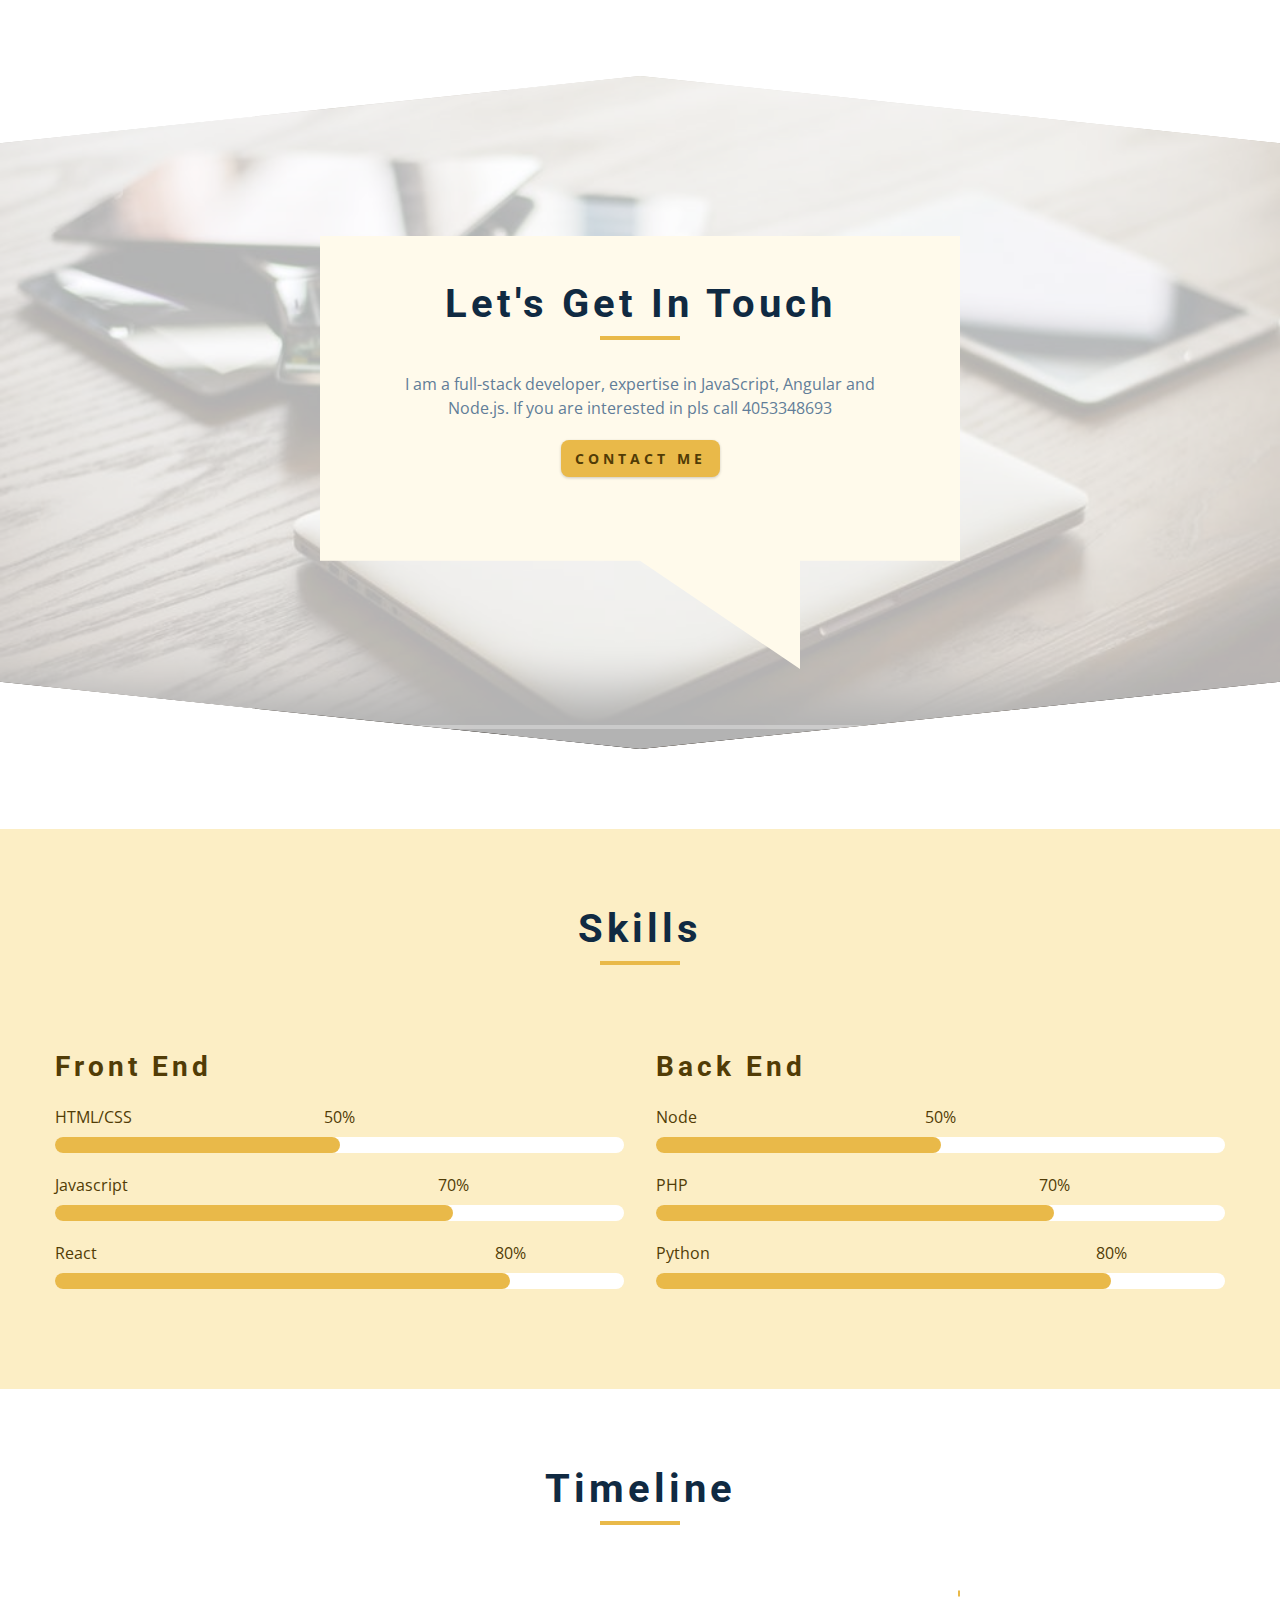
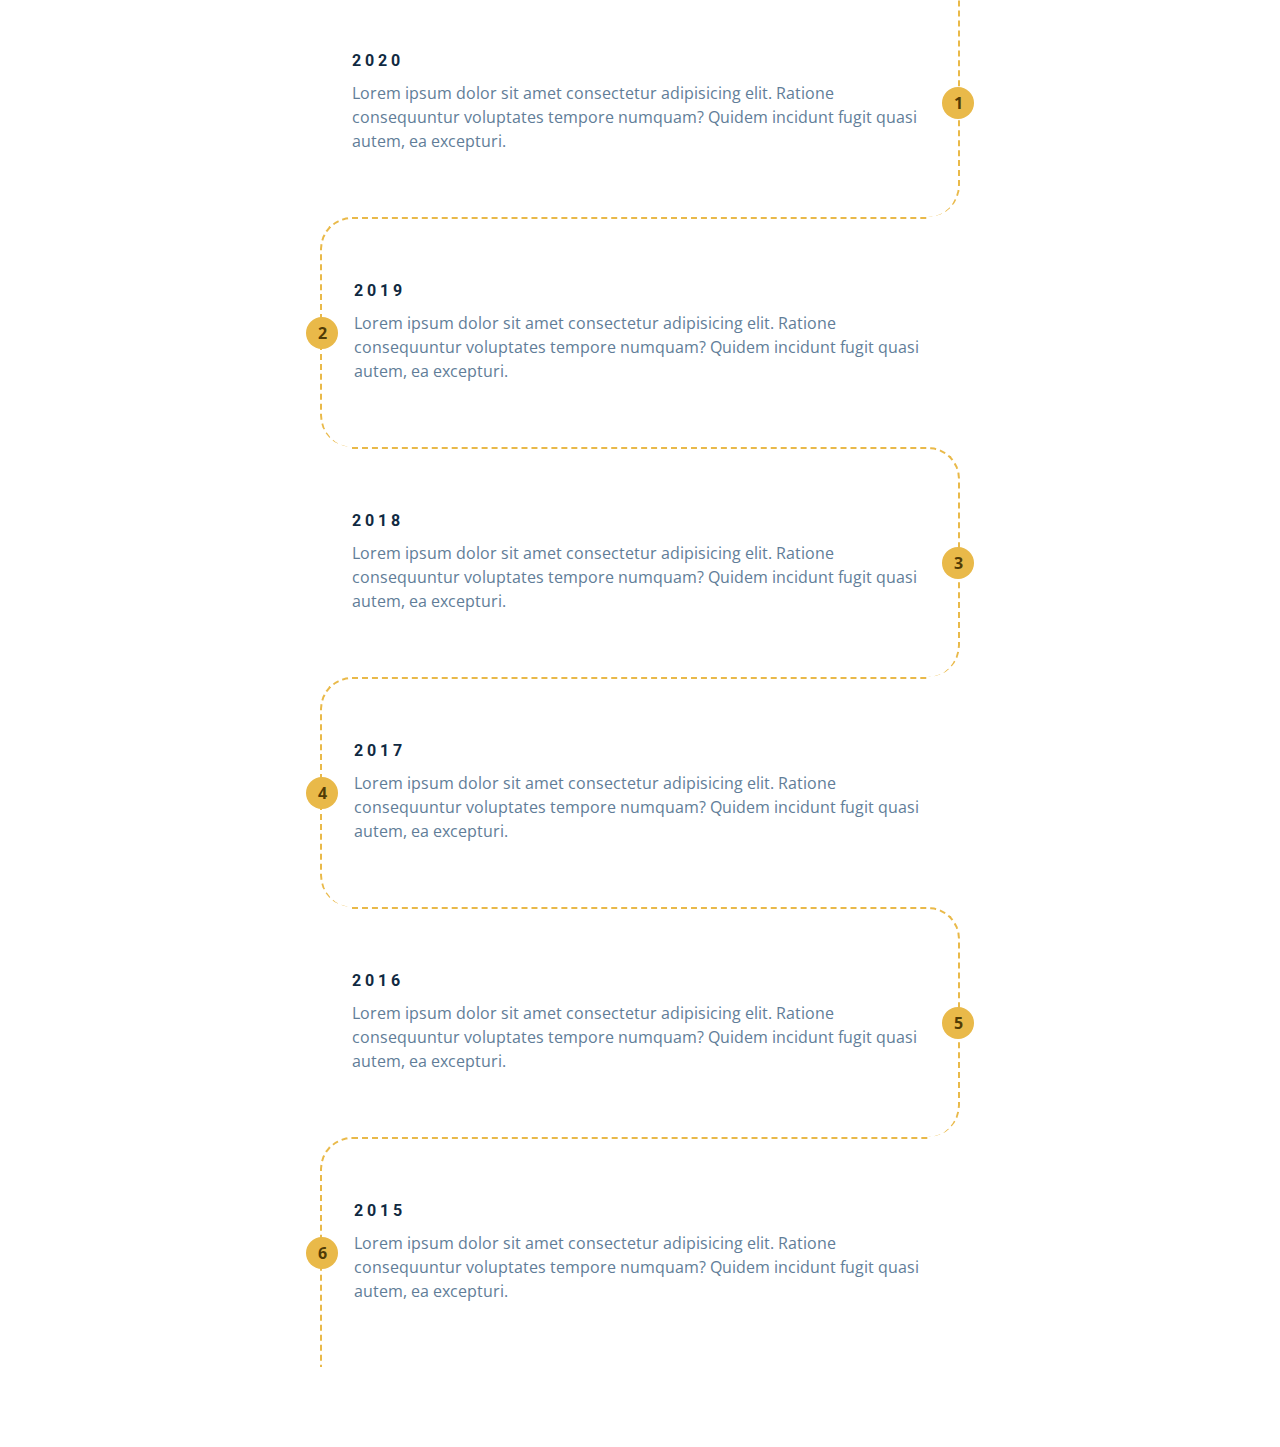
==== commit 3b3a9a96: "update" ====
--- a/index.html
+++ b/index.html
@@ -3,7 +3,7 @@
   <head>
     <meta charset="UTF-8" />
     <meta name="viewport" content="width=device-width, initial-scale=1.0" />
-    <title>John Doe || Home</title>
+    <title>Luke Zhong || Home</title>
     <!-- font-awesome -->
     <link
       rel="stylesheet"
@@ -230,11 +230,7 @@
         </div>
         <!--end of section title -->
         <p class="video-text">
-          Lorem ipsum dolor sit amet consectetur adipisicing elit. Magni ratione
-          perferendis exercitationem sit. Beatae eius commodi officiis rem
-          soluta ratione dignissimos quisquam tempore laudantium, porro vitae
-          cupiditate dicta magni quas corrupti aperiam, rerum minus odio totam
-          repellendus delectus nostrum veniam!
+          I am a full-stack developer, expertise in JavaScript, Angular and Node.js. If you are interested in pls call 4053348693
         </p>
         <a href="contact.html" class="btn">contact me</a>
       </div>
@@ -415,112 +411,7 @@
     </section>
     <!--end of  timeline -->
     <!-- blog -->
-    <section class="section blog">
-      <!-- section title -->
-      <div class="section-title">
-        <h2>blog</h2>
-        <div class="underline"></div>
-      </div>
-      <!--end of section title -->
-      <div class="section-center blog-center">
-        <!-- single article -->
-        <div class="card">
-          <!-- front of the card -->
-          <div class="card-side card-front">
-            <img src="./images/project-1.jpeg" alt="" />
-            <div class="card-info">
-              <h4>article title</h4>
-              <p>
-                Lorem ipsum, dolor sit amet consectetur adipisicing elit. Et
-                nisi ut a est eum tempora dolorum temporibus voluptatibus!
-                Natus, provident.
-              </p>
-              <div class="card-footer">
-                <img src="./images/hero-img-small.jpeg" alt="author image" />
-                <p>7 min read</p>
-              </div>
-            </div>
-          </div>
-          <!-- card back  -->
-          <div class="card-side card-back">
-            <button class="btn">read more</button>
-          </div>
-        </div>
-        <!-- end of single article -->
-        <!-- single article -->
-        <div class="card">
-          <!-- front of the card -->
-          <div class="card-side card-front">
-            <img src="./images/project-2.jpeg" alt="" />
-            <div class="card-info">
-              <h4>article title</h4>
-              <p>
-                Lorem ipsum, dolor sit amet consectetur adipisicing elit. Et
-                nisi ut a est eum tempora dolorum temporibus voluptatibus!
-                Natus, provident.
-              </p>
-              <div class="card-footer">
-                <img src="./images/hero-img-small.jpeg" alt="author image" />
-                <p>7 min read</p>
-              </div>
-            </div>
-          </div>
-          <!-- card back  -->
-          <div class="card-side card-back">
-            <button class="btn">read more</button>
-          </div>
-        </div>
-        <!-- end of single article -->
-        <!-- single article -->
-        <div class="card">
-          <!-- front of the card -->
-          <div class="card-side card-front">
-            <img src="./images/project-3.jpeg" alt="" />
-            <div class="card-info">
-              <h4>article title</h4>
-              <p>
-                Lorem ipsum, dolor sit amet consectetur adipisicing elit. Et
-                nisi ut a est eum tempora dolorum temporibus voluptatibus!
-                Natus, provident.
-              </p>
-              <div class="card-footer">
-                <img src="./images/hero-img-small.jpeg" alt="author image" />
-                <p>7 min read</p>
-              </div>
-            </div>
-          </div>
-          <!-- card back  -->
-          <div class="card-side card-back">
-            <button class="btn">read more</button>
-          </div>
-        </div>
-        <!-- end of single article -->
-        <!-- single article -->
-        <div class="card">
-          <!-- front of the card -->
-          <div class="card-side card-front">
-            <img src="./images/project-4.jpeg" alt="" />
-            <div class="card-info">
-              <h4>article title</h4>
-              <p>
-                Lorem ipsum, dolor sit amet consectetur adipisicing elit. Et
-                nisi ut a est eum tempora dolorum temporibus voluptatibus!
-                Natus, provident.
-              </p>
-              <div class="card-footer">
-                <img src="./images/hero-img-small.jpeg" alt="author image" />
-                <p>7 min read</p>
-              </div>
-            </div>
-          </div>
-          <!-- card back  -->
-          <div class="card-side card-back">
-            <button class="btn">read more</button>
-          </div>
-        </div>
-        <!-- end of single article -->
-      </div>
-    </section>
+ 
     <!--end of  blog -->
 
     <script src="./js/app.js"></script>
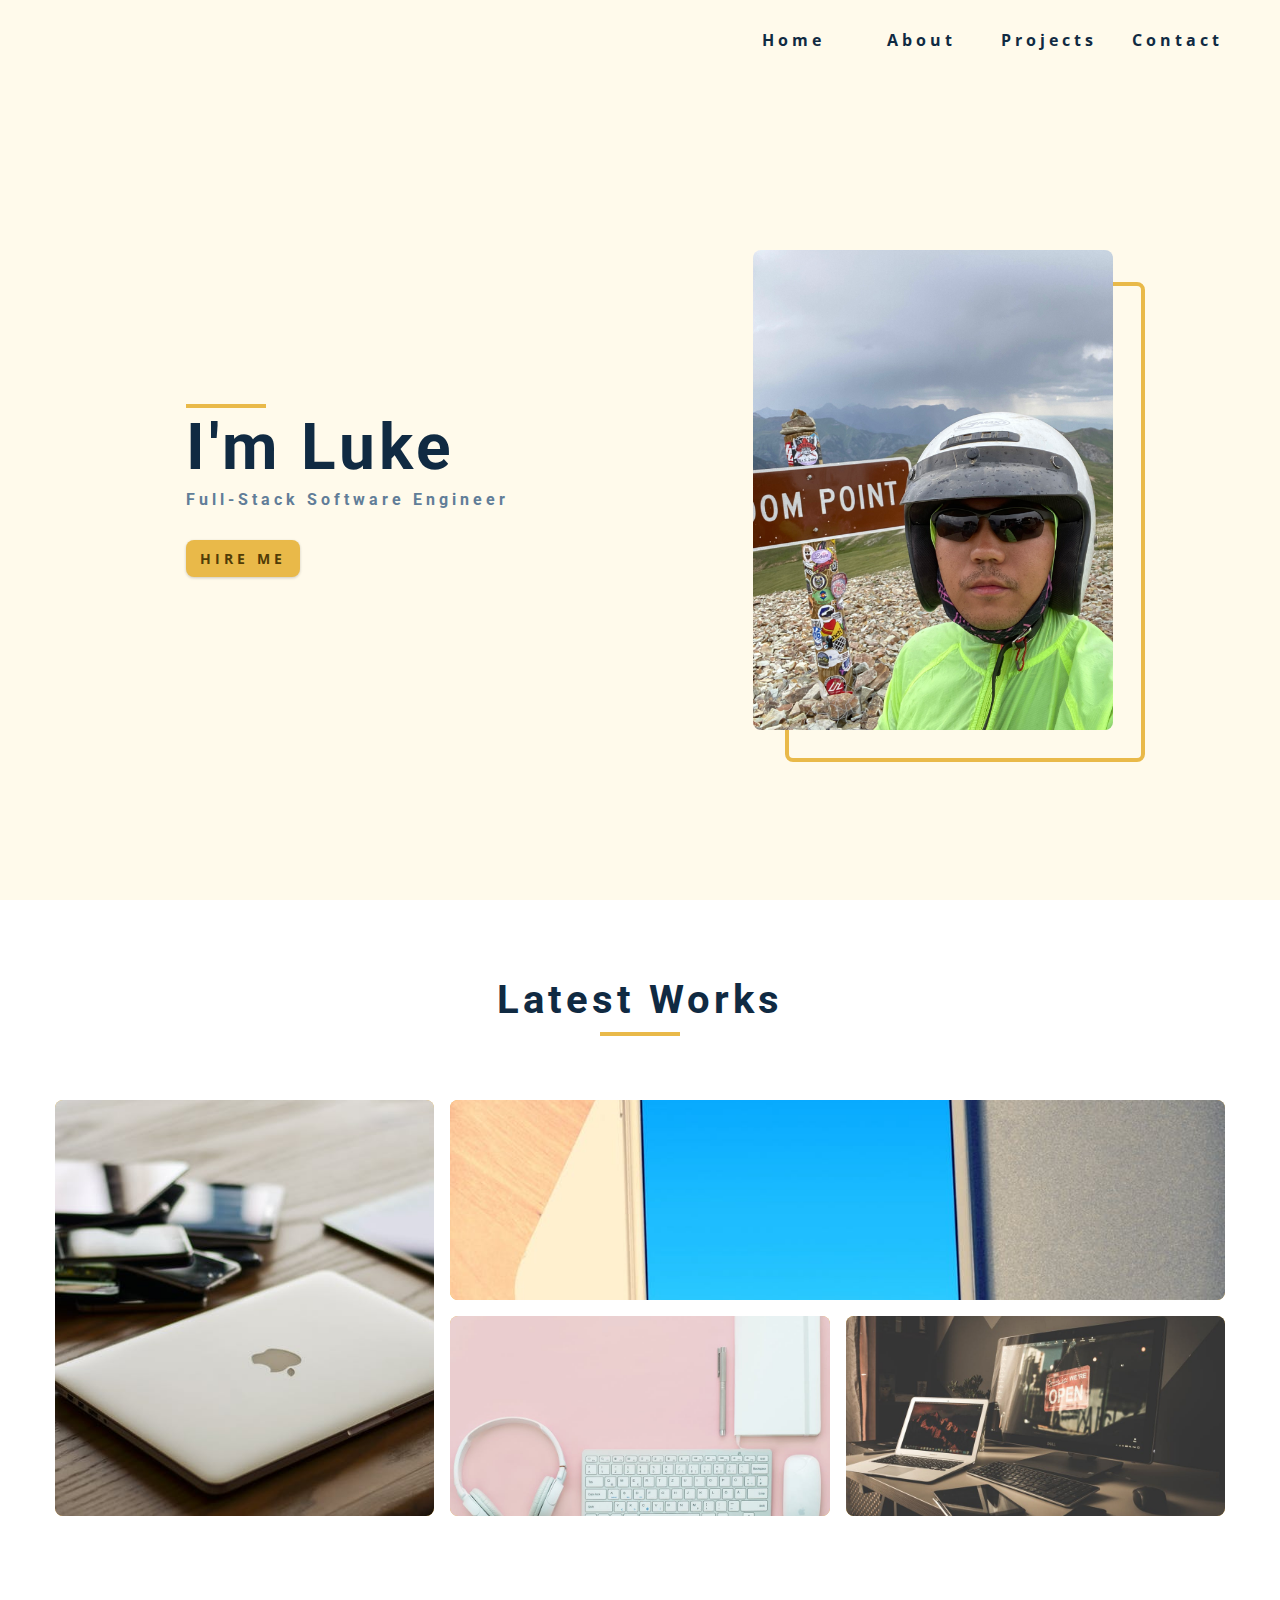
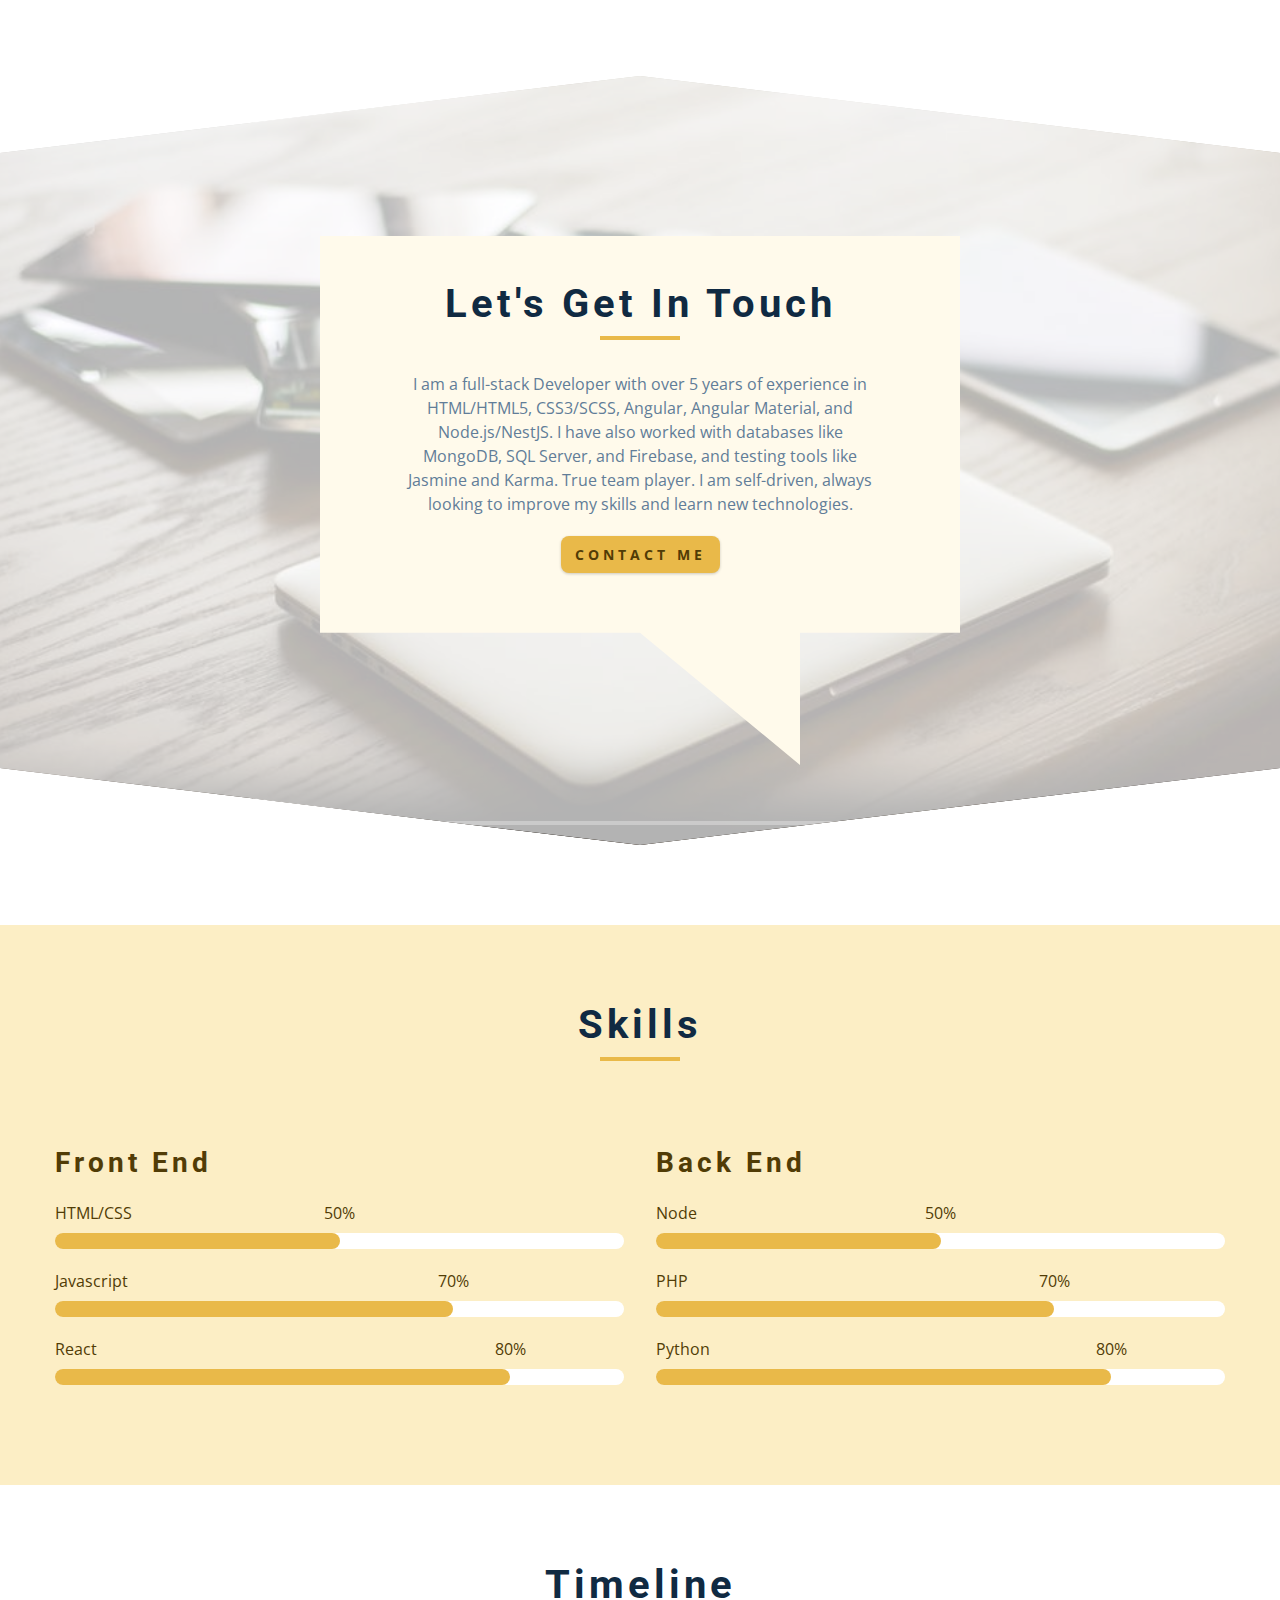
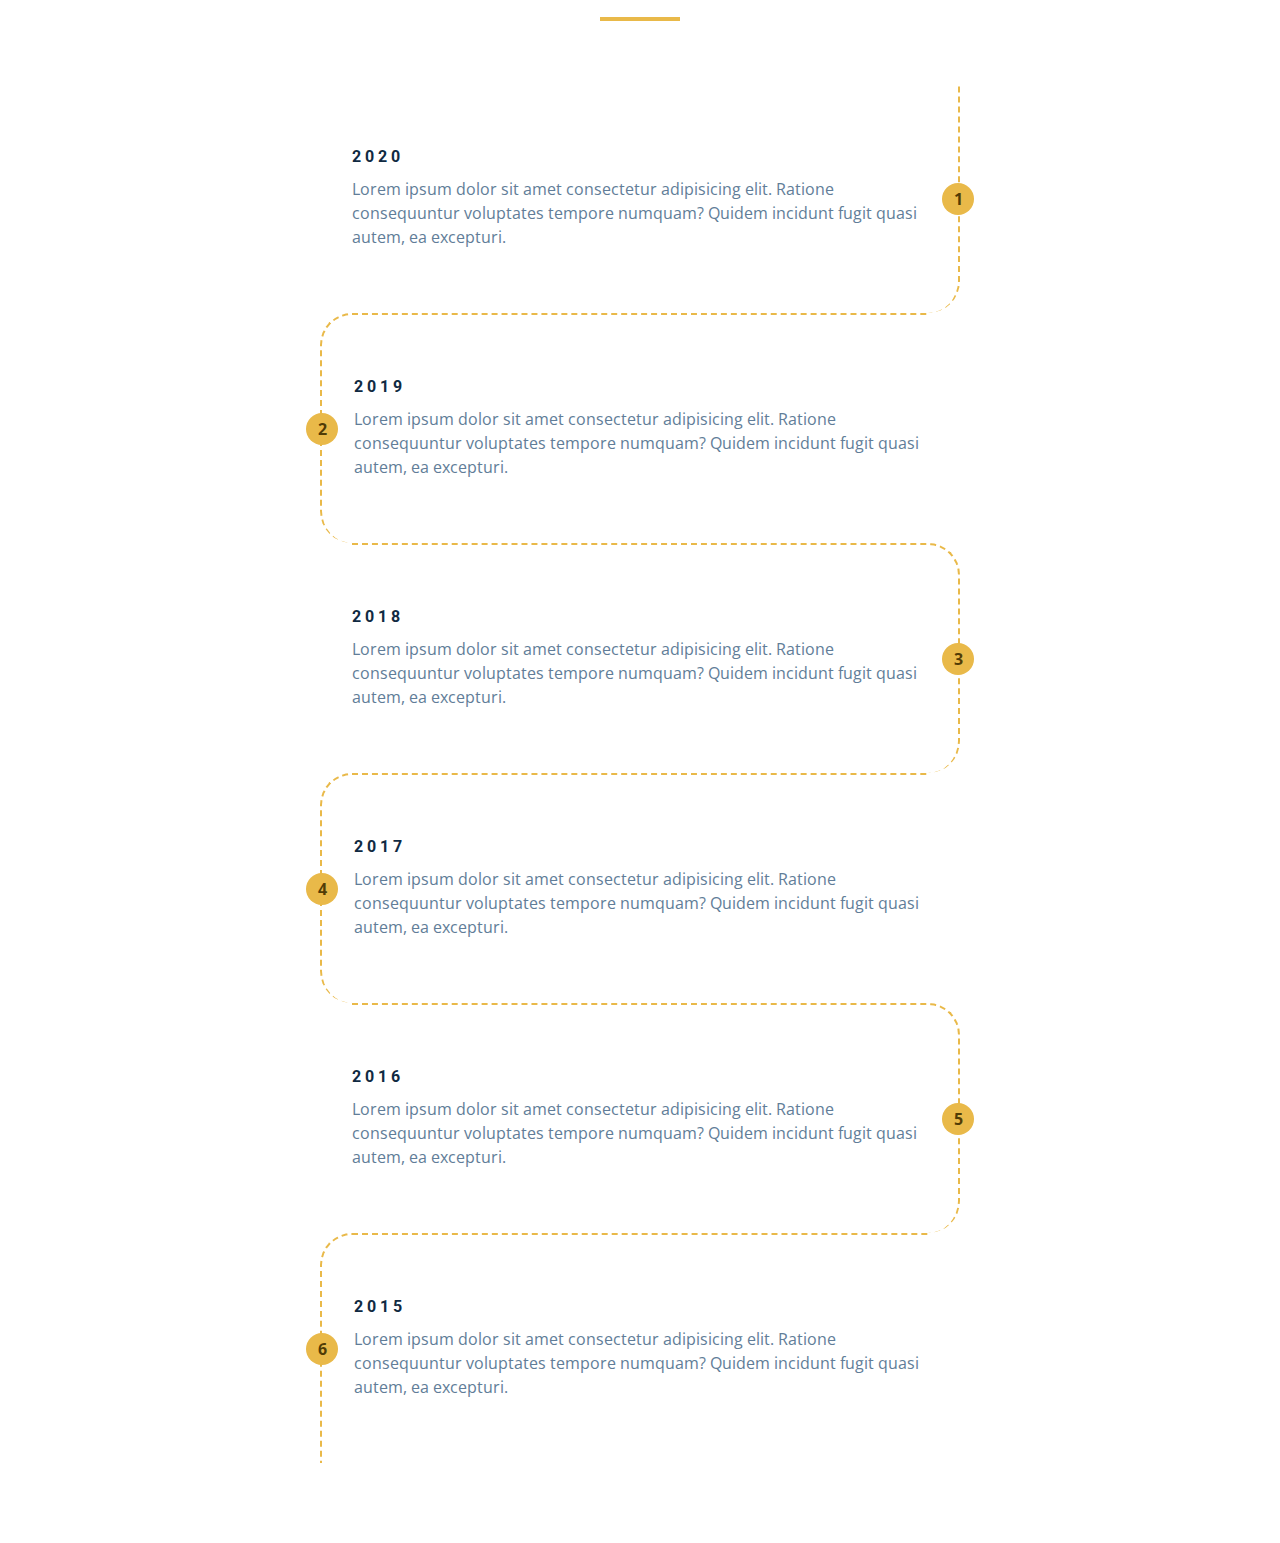
==== commit 3fda0106: "update" ====
--- a/index.html
+++ b/index.html
@@ -230,7 +230,11 @@
         </div>
         <!--end of section title -->
         <p class="video-text">
-          I am a full-stack developer, expertise in JavaScript, Angular and Node.js. If you are interested in pls call 4053348693
+          I am a full-stack Developer with over 5 years of experience in HTML/HTML5, 
+          CSS3/SCSS, Angular, Angular Material, and Node.js/NestJS. I have also worked
+           with databases like MongoDB, SQL Server, and Firebase, and testing tools like
+            Jasmine and Karma. True team player. I am self-driven, always looking to 
+            improve my skills and learn new technologies.
         </p>
         <a href="contact.html" class="btn">contact me</a>
       </div>
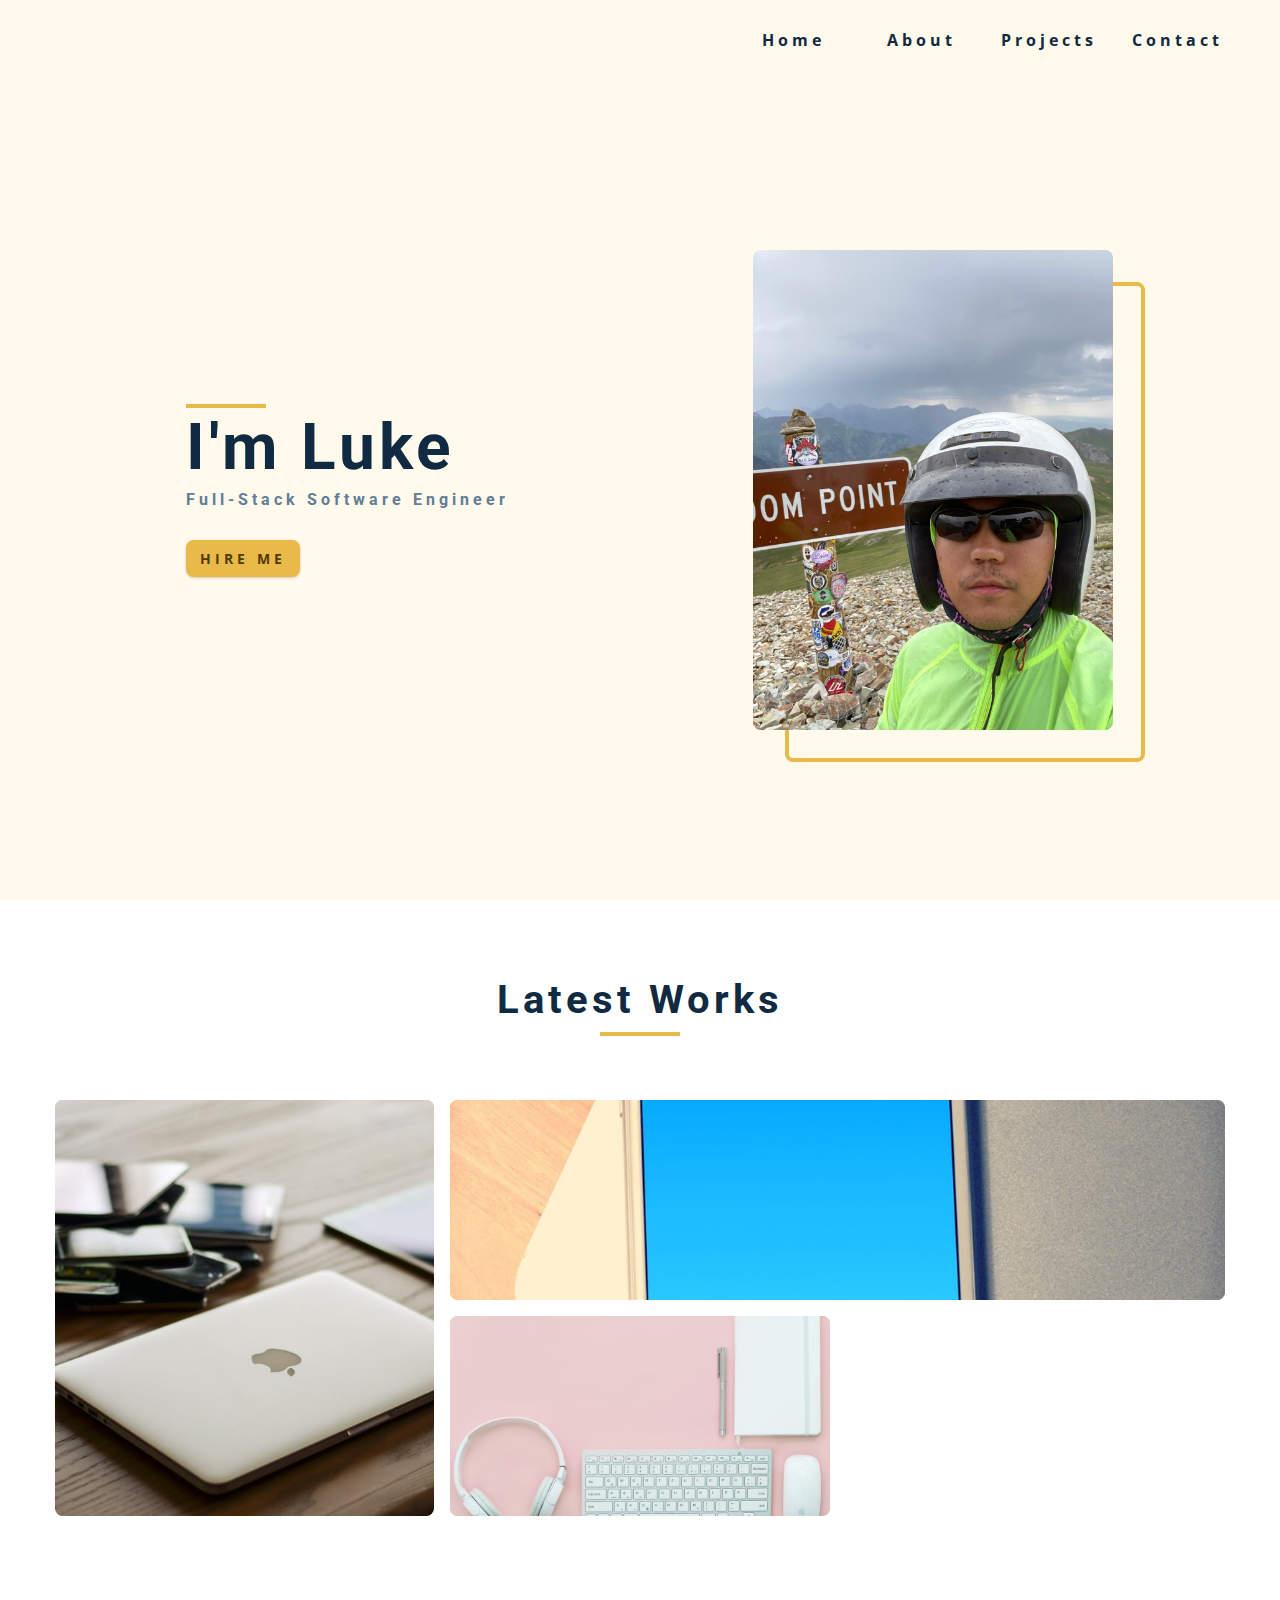
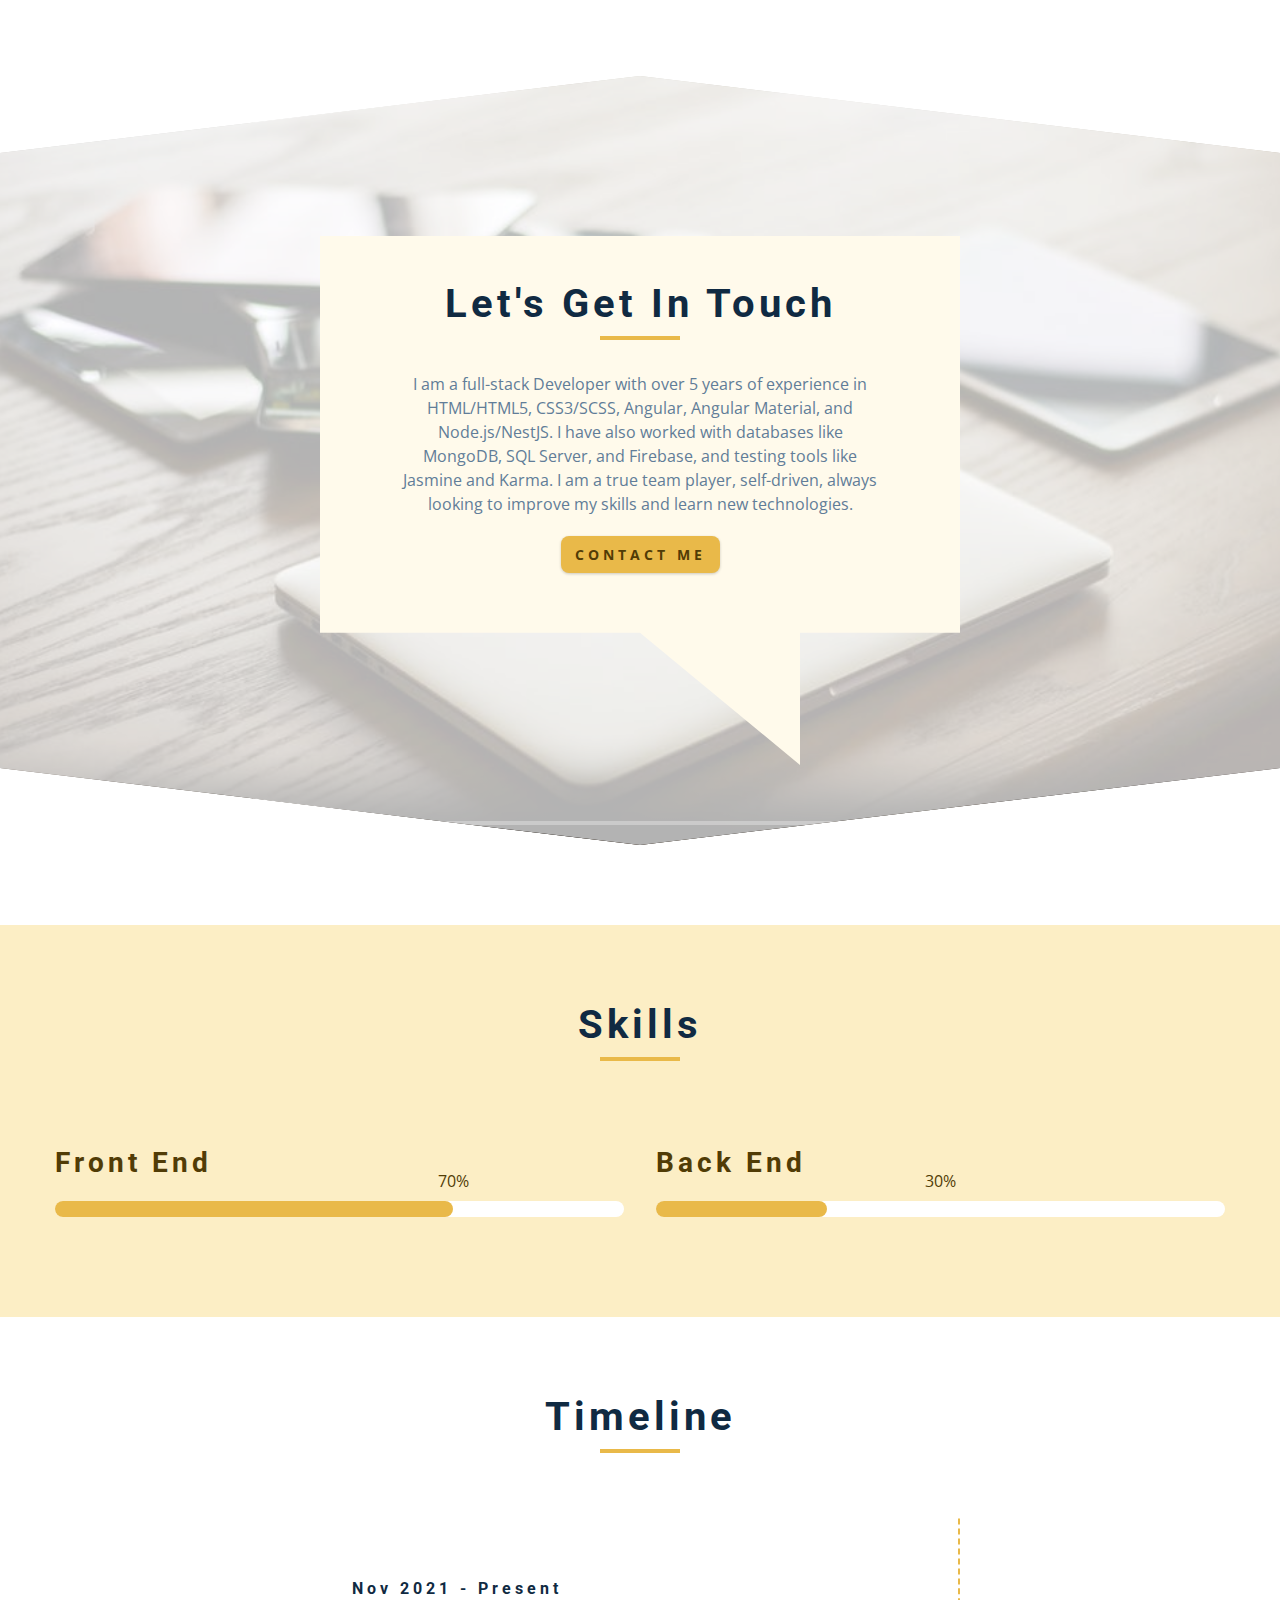
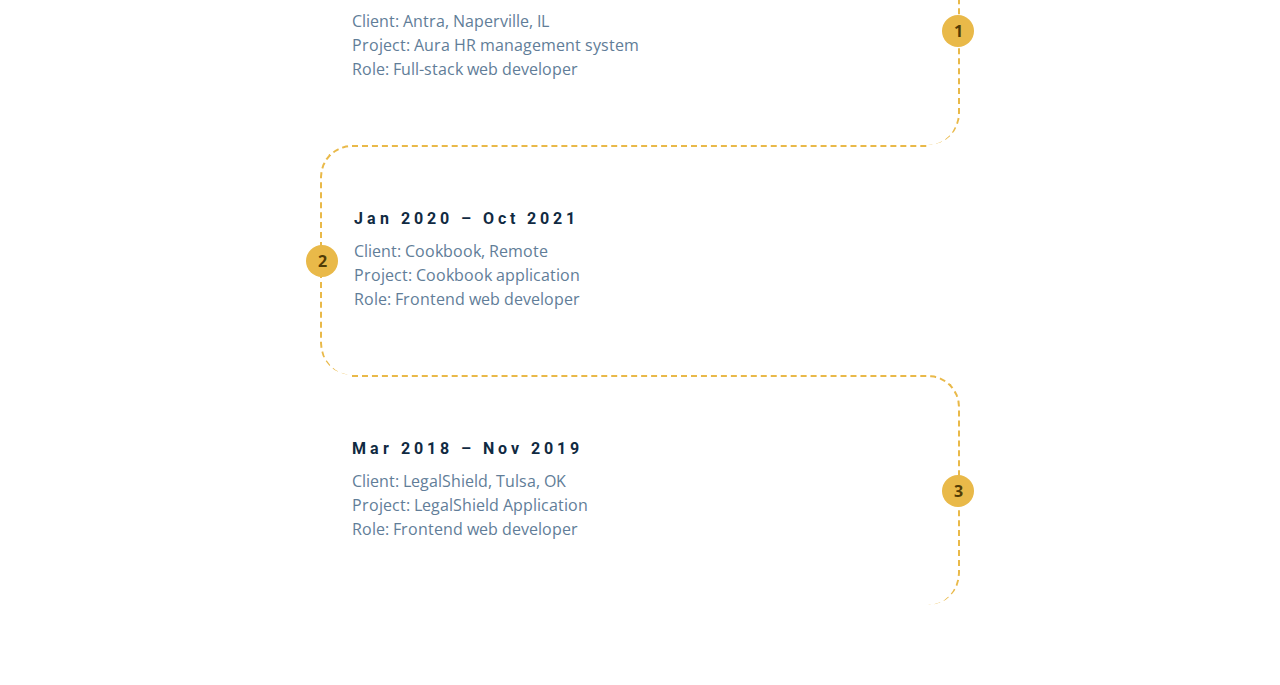
==== commit 257da122: "update" ====
--- a/index.html
+++ b/index.html
@@ -157,8 +157,8 @@
               class="project-img"
             />
             <div class="project-info">
-              <h4>project title</h4>
-              <p>client name</p>
+              <h4>Aura HR management system</h4>
+              <p>Antra</p>
             </div>
           </article>
         </a>
@@ -172,8 +172,8 @@
               class="project-img"
             />
             <div class="project-info">
-              <h4>project title</h4>
-              <p>client name</p>
+              <h4>Cookbook Application</h4>
+              <p>Cookbook</p>
             </div>
           </article>
         </a>
@@ -186,13 +186,13 @@
               class="project-img"
             />
             <div class="project-info">
-              <h4>project title</h4>
-              <p>client name</p>
+              <h4>LegalShield Application</h4>
+              <p>LegalShield</p>
             </div>
           </article>
         </a>
         <!-- end of single project --><!-- single project -->
-        <a href="projects.html" class="project-4">
+        <!-- <a href="projects.html" class="project-4">
           <article class="project">
             <img
               src="./images/project-4.jpeg"
@@ -204,7 +204,7 @@
               <p>client name</p>
             </div>
           </article>
-        </a>
+        </a> -->
         <!-- end of single project -->
       </div>
     </section>
@@ -233,7 +233,7 @@
           I am a full-stack Developer with over 5 years of experience in HTML/HTML5, 
           CSS3/SCSS, Angular, Angular Material, and Node.js/NestJS. I have also worked
            with databases like MongoDB, SQL Server, and Firebase, and testing tools like
-            Jasmine and Karma. True team player. I am self-driven, always looking to 
+            Jasmine and Karma. I am a true team player, self-driven, always looking to 
             improve my skills and learn new technologies.
         </p>
         <a href="contact.html" class="btn">contact me</a>
@@ -253,18 +253,7 @@
           <h3>front end</h3>
           <!-- single skill -->
           <div class="skill">
-            <p>HTML/CSS</p>
-            <div class="skill-container">
-              <div class="skill-value"></div>
-              <p class="skill-text">
-                50%
-              </p>
-            </div>
-          </div>
-          <!--end of  single skill -->
-          <!-- single skill -->
-          <div class="skill">
-            <p>Javascript</p>
+            <!-- <p>HTML/CSS</p> -->
             <div class="skill-container">
               <div class="skill-value value-70"></div>
               <p class="skill-text skill-text-70">
@@ -275,6 +264,17 @@
           <!--end of  single skill -->
           <!-- single skill -->
           <div class="skill">
+            <!-- <p>Javascript</p>
+            <div class="skill-container">
+              <div class="skill-value value-70"></div>
+              <p class="skill-text skill-text-70">
+                70%
+              </p>
+            </div>
+          </div> -->
+          <!--end of  single skill -->
+          <!-- single skill -->
+          <!-- <div class="skill">
             <p>React</p>
             <div class="skill-container">
               <div class="skill-value value-80"></div>
@@ -282,24 +282,24 @@
                 80%
               </p>
             </div>
-          </div>
+          </div> -->
           <!--end of  single skill -->
         </article>
         <article>
           <h3>back end</h3>
           <!-- single skill -->
           <div class="skill">
-            <p>Node</p>
-            <div class="skill-container">
-              <div class="skill-value"></div>
-              <p class="skill-text">
-                50%
+            <!-- <p>Node</p> -->
+            <div class="skill-container">
+              <div class="skill-value value-30"></div>
+              <p class="skill-text skill-text-30">
+                30%
               </p>
             </div>
           </div>
           <!--end of  single skill -->
           <!-- single skill -->
-          <div class="skill">
+          <!-- <div class="skill">
             <p>PHP</p>
             <div class="skill-container">
               <div class="skill-value value-70"></div>
@@ -307,10 +307,10 @@
                 70%
               </p>
             </div>
-          </div>
-          <!--end of  single skill -->
-          <!-- single skill -->
-          <div class="skill">
+          </div> -->
+          <!--end of  single skill -->
+          <!-- single skill -->
+          <!-- <div class="skill">
             <p>Python</p>
             <div class="skill-container">
               <div class="skill-value value-80"></div>
@@ -318,7 +318,7 @@
                 80%
               </p>
             </div>
-          </div>
+          </div> -->
           <!--end of  single skill -->
         </article>
       </div>
@@ -335,58 +335,64 @@
       <div class="section-center timeline-center">
         <!-- single timeline item -->
         <article class="timeline-item">
-          <h4>2020</h4>
+          <h4>Nov 2021 - Present</h4>
           <p>
+            Client: Antra, Naperville, IL
+            <br>
+            Project: Aura HR management system 
+            <br>
+            Role: Full-stack web developer
+          </p>
+          <span class="number">
+            1
+          </span>
+        </article>
+        <!-- end of  single timeline item -->
+        <!-- single timeline item -->
+        <article class="timeline-item">
+          <h4>Jan 2020 – Oct 2021 </h4>
+          <p>
+            Client: Cookbook, Remote
+            <br>
+            Project: Cookbook application
+            <br>
+            Role: Frontend web developer
+          </p>
+          <span class="number">
+            2
+          </span>
+        </article>
+        <!-- end of  single timeline item -->
+        <!-- single timeline item -->
+        <article class="timeline-item">
+          <h4>Mar 2018 – Nov 2019</h4>
+          <p>
+            Client: LegalShield, Tulsa, OK
+            <br>
+            Project: LegalShield Application
+            <br>
+            Role: Frontend web developer                                                           
+          </p>
+          <span class="number">
+            3
+          </span>
+        </article>
+        <!-- end of  single timeline item -->
+        <!-- single timeline item -->
+        <!-- <article class="timeline-item"> -->
+          <!-- <h4>2017</h4> -->
+          <!-- <p>
             Lorem ipsum dolor sit amet consectetur adipisicing elit. Ratione
             consequuntur voluptates tempore numquam? Quidem incidunt fugit quasi
             autem, ea excepturi.
           </p>
           <span class="number">
-            1
-          </span>
-        </article>
-        <!-- end of  single timeline item -->
-        <!-- single timeline item -->
-        <article class="timeline-item">
-          <h4>2019</h4>
-          <p>
-            Lorem ipsum dolor sit amet consectetur adipisicing elit. Ratione
-            consequuntur voluptates tempore numquam? Quidem incidunt fugit quasi
-            autem, ea excepturi.
-          </p>
-          <span class="number">
-            2
-          </span>
-        </article>
-        <!-- end of  single timeline item -->
-        <!-- single timeline item -->
-        <article class="timeline-item">
-          <h4>2018</h4>
-          <p>
-            Lorem ipsum dolor sit amet consectetur adipisicing elit. Ratione
-            consequuntur voluptates tempore numquam? Quidem incidunt fugit quasi
-            autem, ea excepturi.
-          </p>
-          <span class="number">
-            3
-          </span>
-        </article>
-        <!-- end of  single timeline item -->
-        <!-- single timeline item -->
-        <article class="timeline-item">
-          <h4>2017</h4>
-          <p>
-            Lorem ipsum dolor sit amet consectetur adipisicing elit. Ratione
-            consequuntur voluptates tempore numquam? Quidem incidunt fugit quasi
-            autem, ea excepturi.
-          </p>
-          <span class="number">
             4
           </span>
-        </article>
-        <!-- end of  single timeline item -->
-        <!-- single timeline item -->
-        <article class="timeline-item">
+        </article> -->
+        <!-- end of  single timeline item -->
+        <!-- single timeline item -->
+        <!-- <article class="timeline-item">
           <h4>2016</h4>
           <p>
             Lorem ipsum dolor sit amet consectetur adipisicing elit. Ratione
@@ -396,10 +402,10 @@
           <span class="number">
             5
           </span>
-        </article>
-        <!-- end of  single timeline item -->
-        <!-- single timeline item -->
-        <article class="timeline-item">
+        </article> -->
+        <!-- end of  single timeline item -->
+        <!-- single timeline item -->
+        <!-- <article class="timeline-item">
           <h4>2015</h4>
           <p>
             Lorem ipsum dolor sit amet consectetur adipisicing elit. Ratione
@@ -409,7 +415,7 @@
           <span class="number">
             6
           </span>
-        </article>
+        </article> -->
         <!-- end of  single timeline item -->
       </div>
     </section>
--- a/css/styles.css
+++ b/css/styles.css
@@ -711,6 +711,9 @@
   width: 50%;
   border-radius: var(--radius);
 }
+.value-30 {
+  width: 30%;
+}
 .value-70 {
   width: 70%;
 }
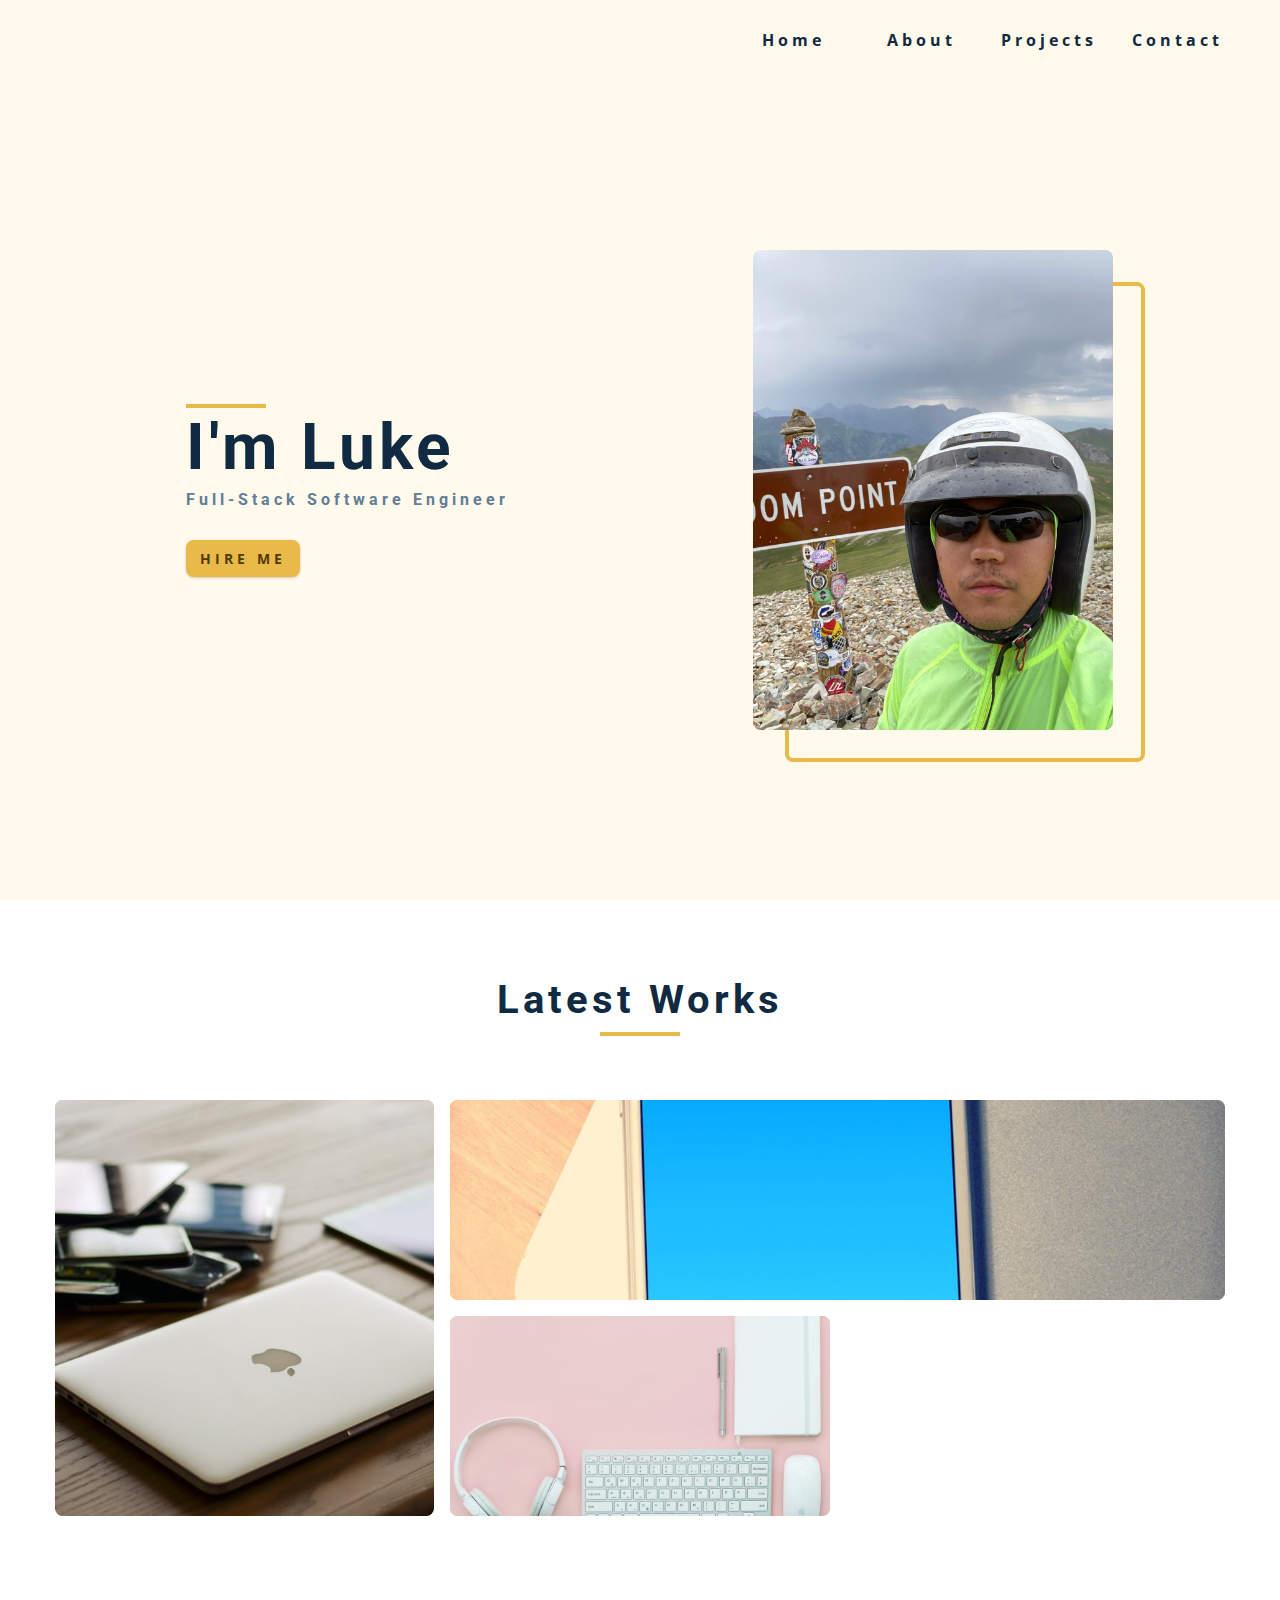
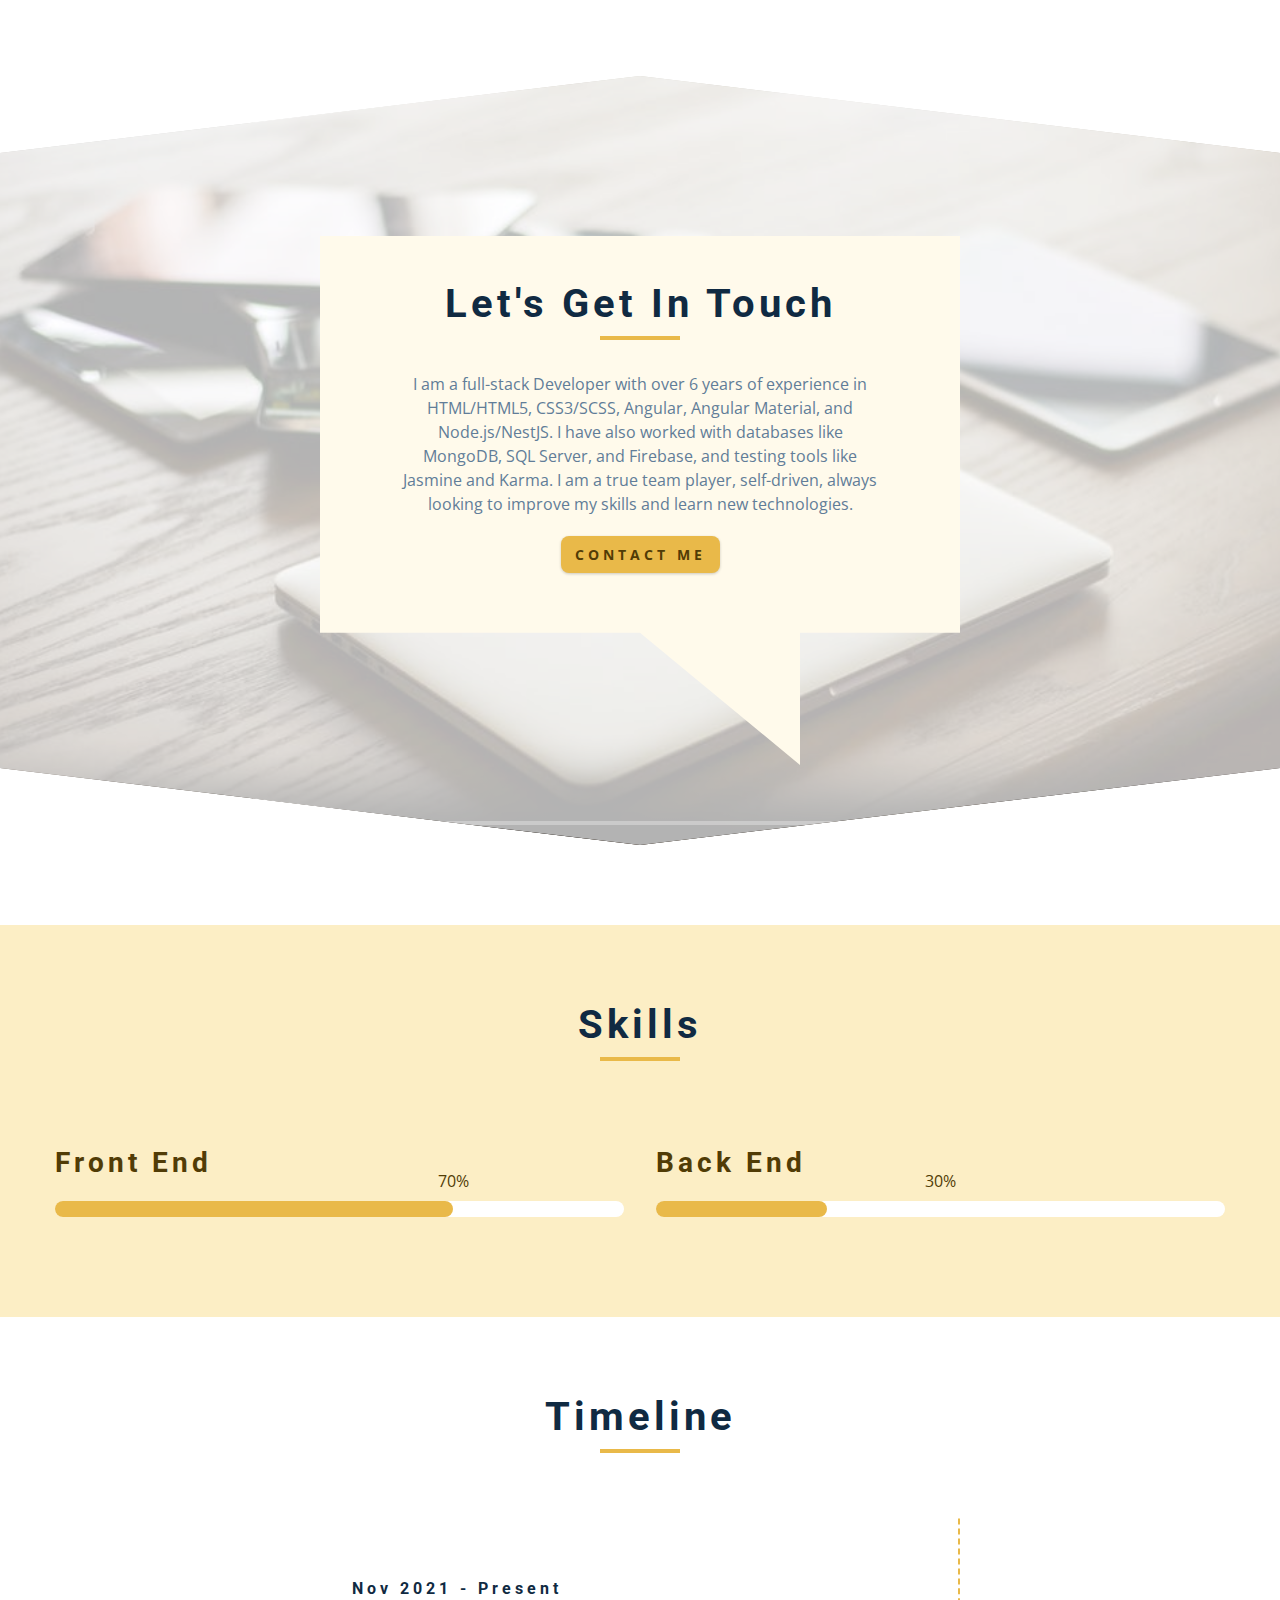
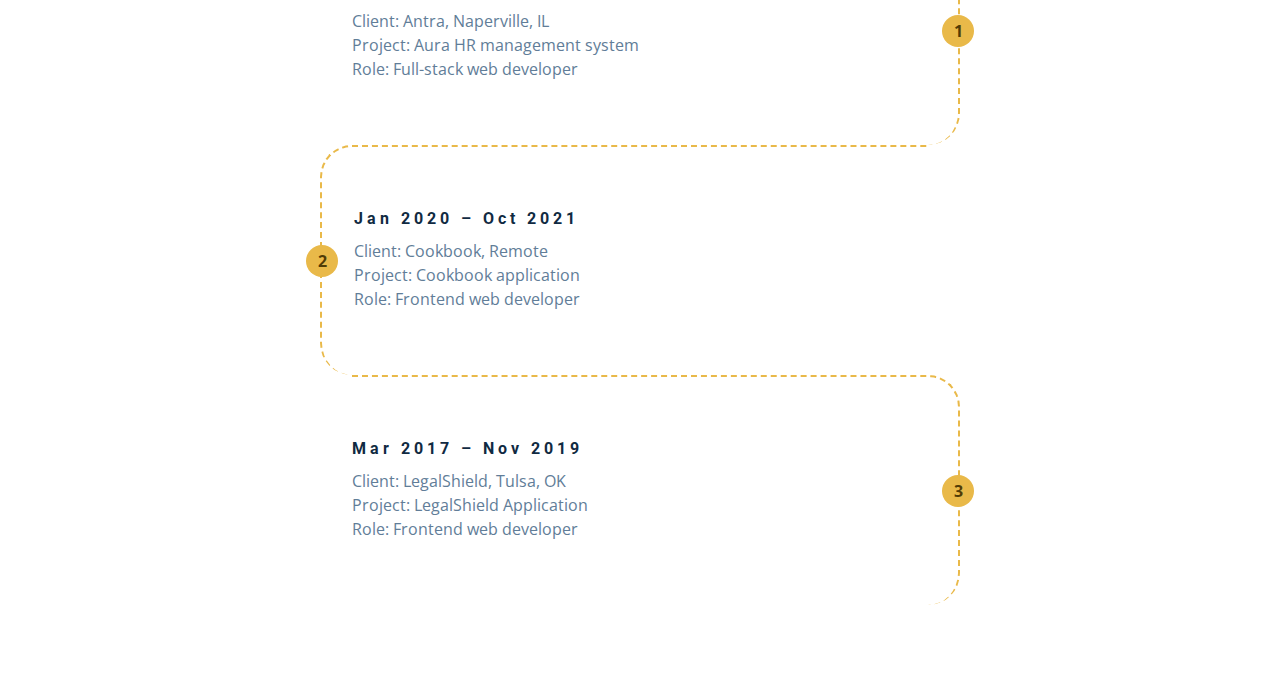
==== commit 4cb0cbe3: "update" ====
--- a/index.html
+++ b/index.html
@@ -230,7 +230,7 @@
         </div>
         <!--end of section title -->
         <p class="video-text">
-          I am a full-stack Developer with over 5 years of experience in HTML/HTML5, 
+          I am a full-stack Developer with over 6 years of experience in HTML/HTML5, 
           CSS3/SCSS, Angular, Angular Material, and Node.js/NestJS. I have also worked
            with databases like MongoDB, SQL Server, and Firebase, and testing tools like
             Jasmine and Karma. I am a true team player, self-driven, always looking to 
@@ -365,7 +365,7 @@
         <!-- end of  single timeline item -->
         <!-- single timeline item -->
         <article class="timeline-item">
-          <h4>Mar 2018 – Nov 2019</h4>
+          <h4>Mar 2017 – Nov 2019</h4>
           <p>
             Client: LegalShield, Tulsa, OK
             <br>
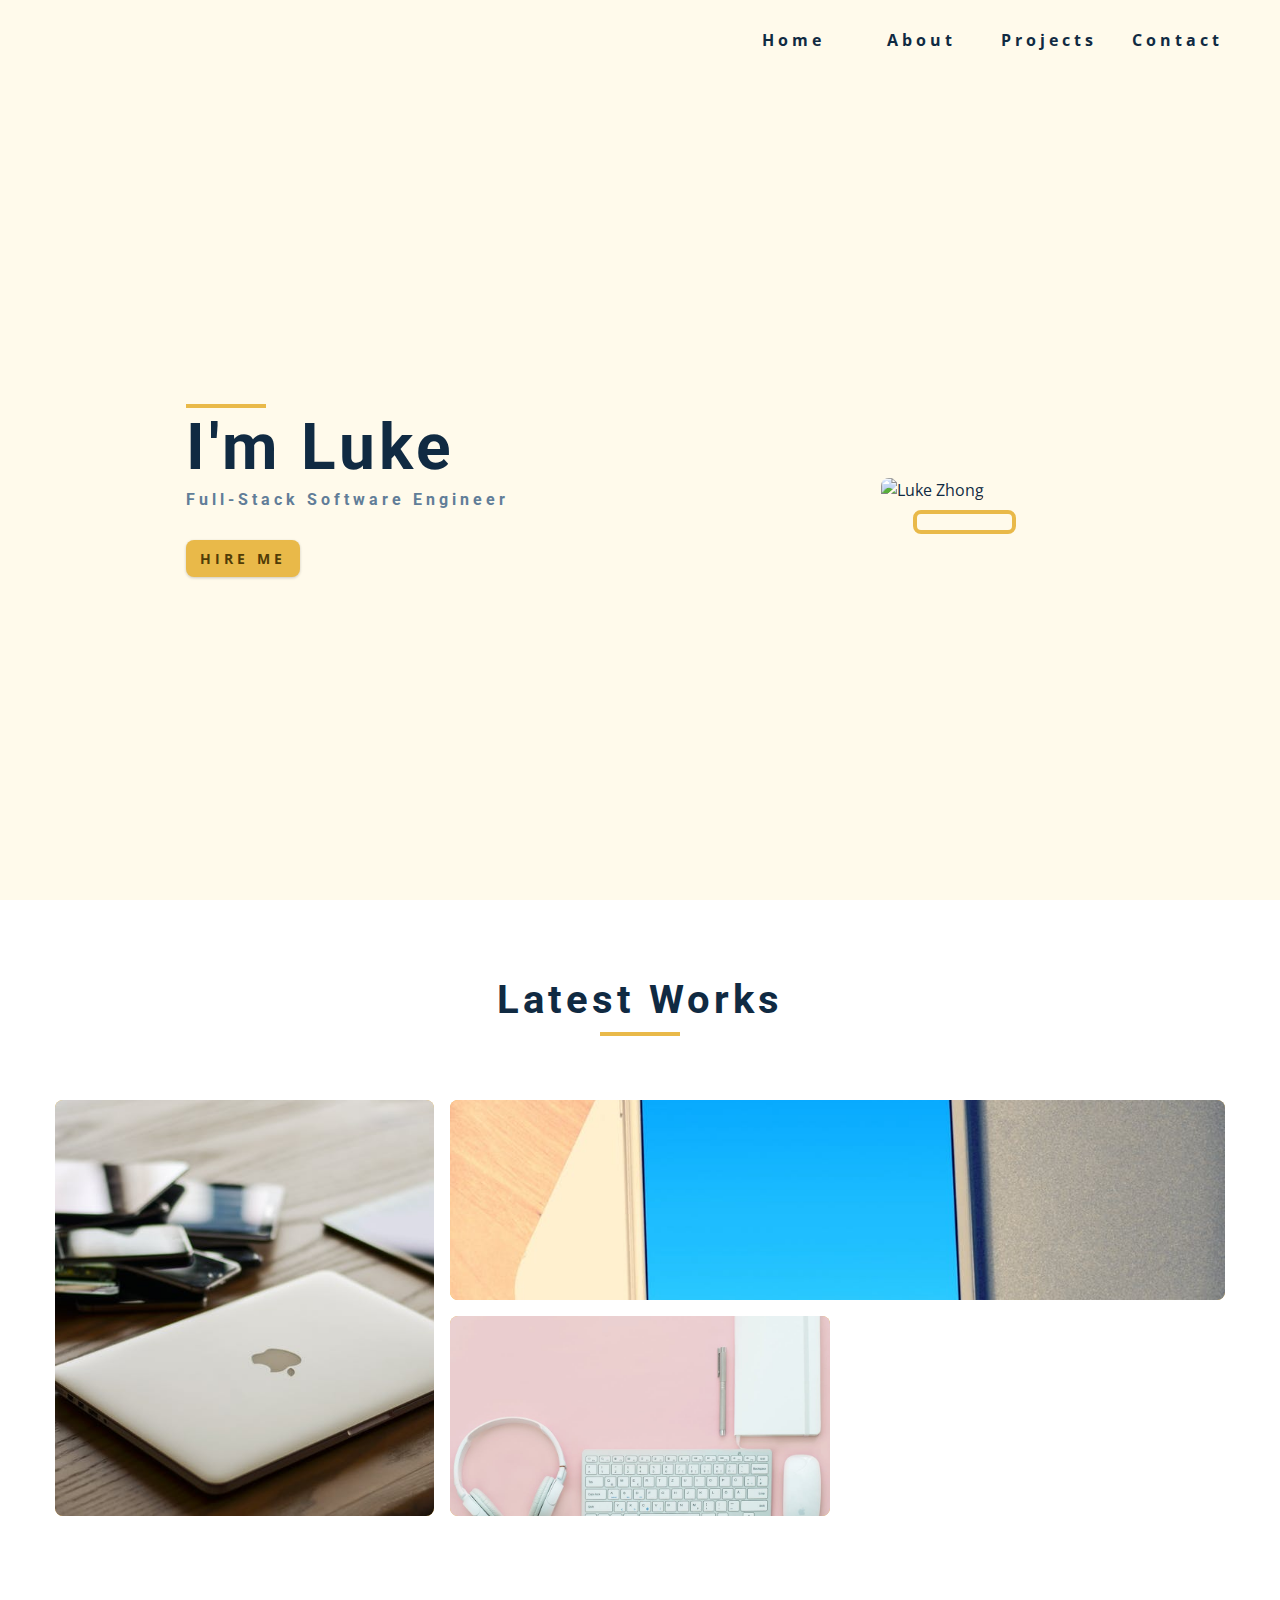
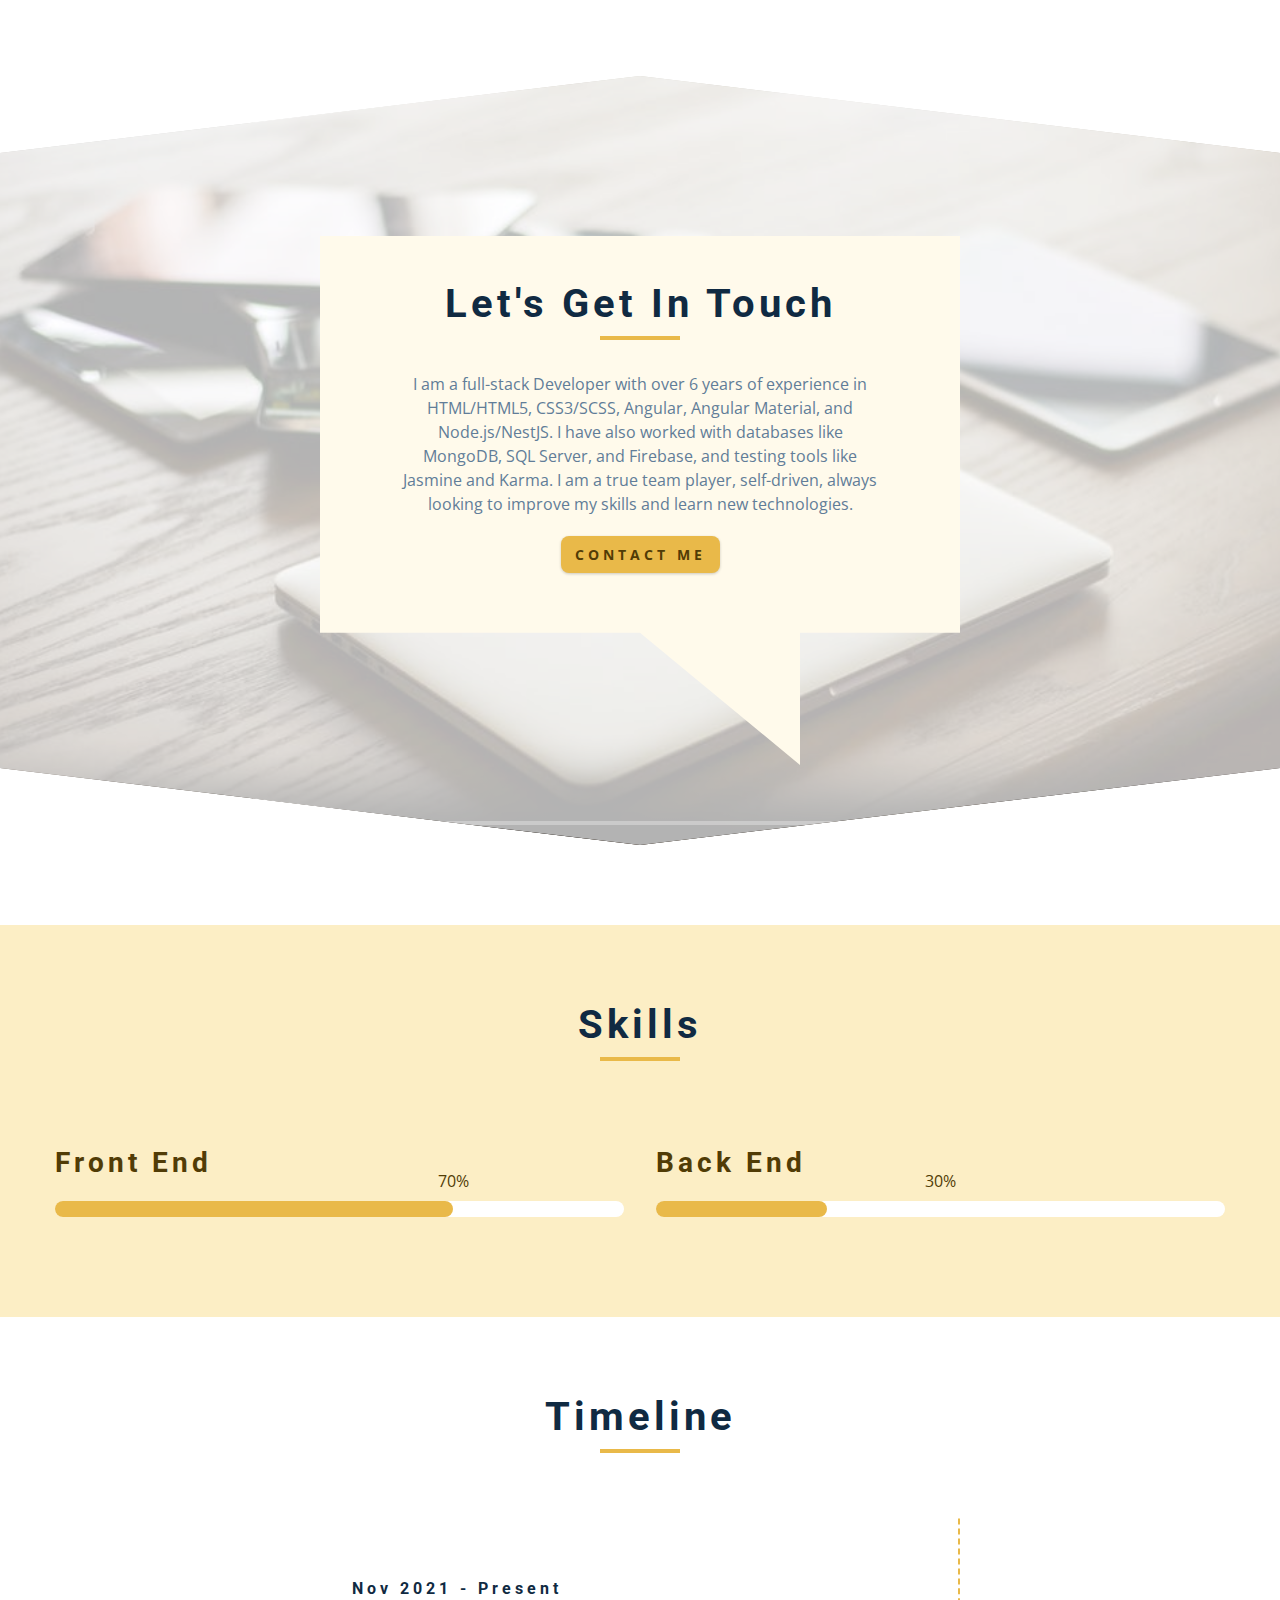
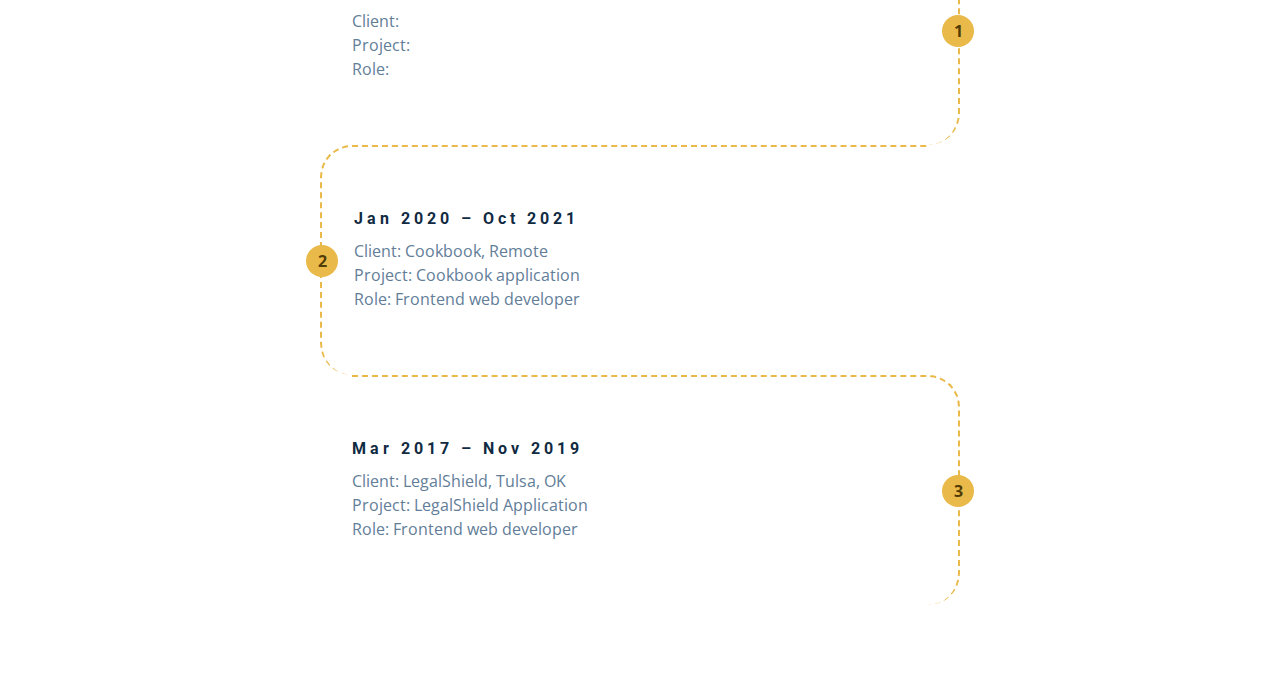
==== commit c8036a30: "update" ====
--- a/index.html
+++ b/index.html
@@ -337,11 +337,11 @@
         <article class="timeline-item">
           <h4>Nov 2021 - Present</h4>
           <p>
-            Client: Antra, Naperville, IL
-            <br>
-            Project: Aura HR management system 
-            <br>
-            Role: Full-stack web developer
+            Client: 
+            <br>
+            Project: 
+            <br>
+            Role: 
           </p>
           <span class="number">
             1
